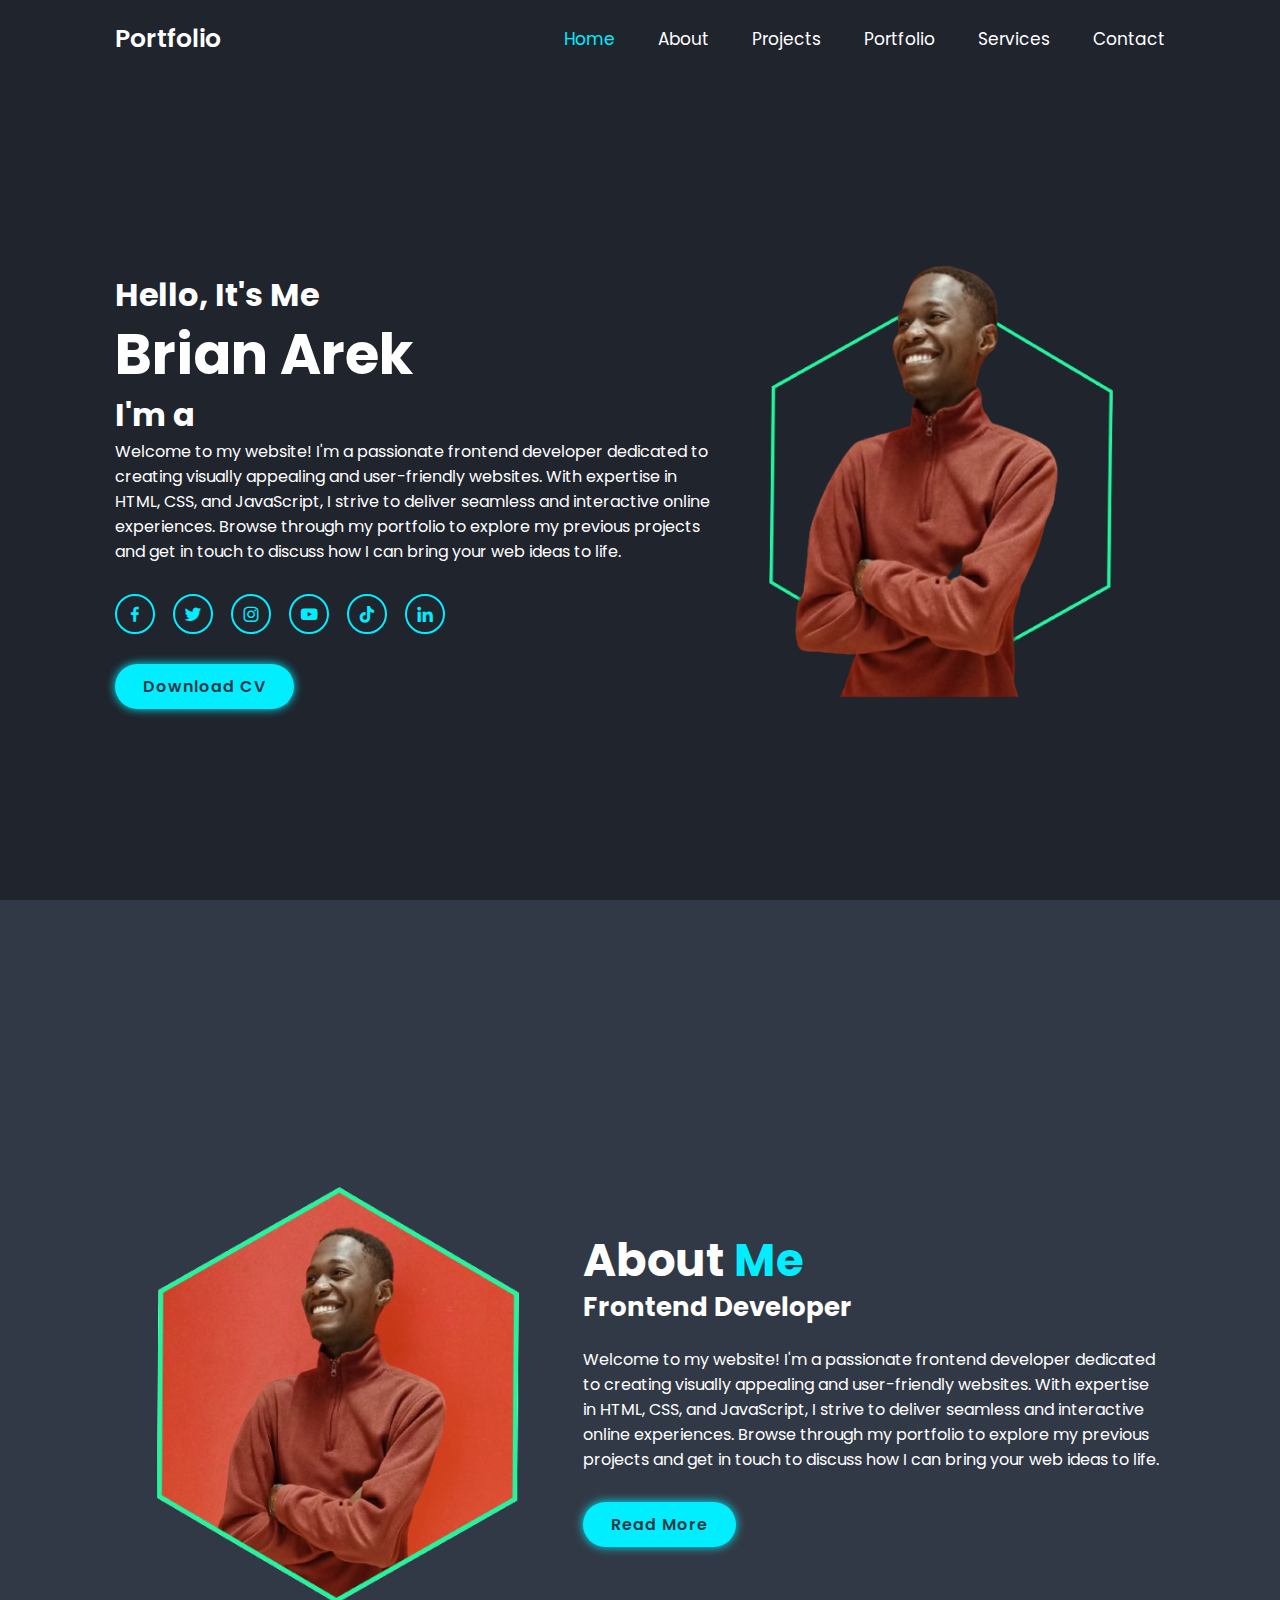
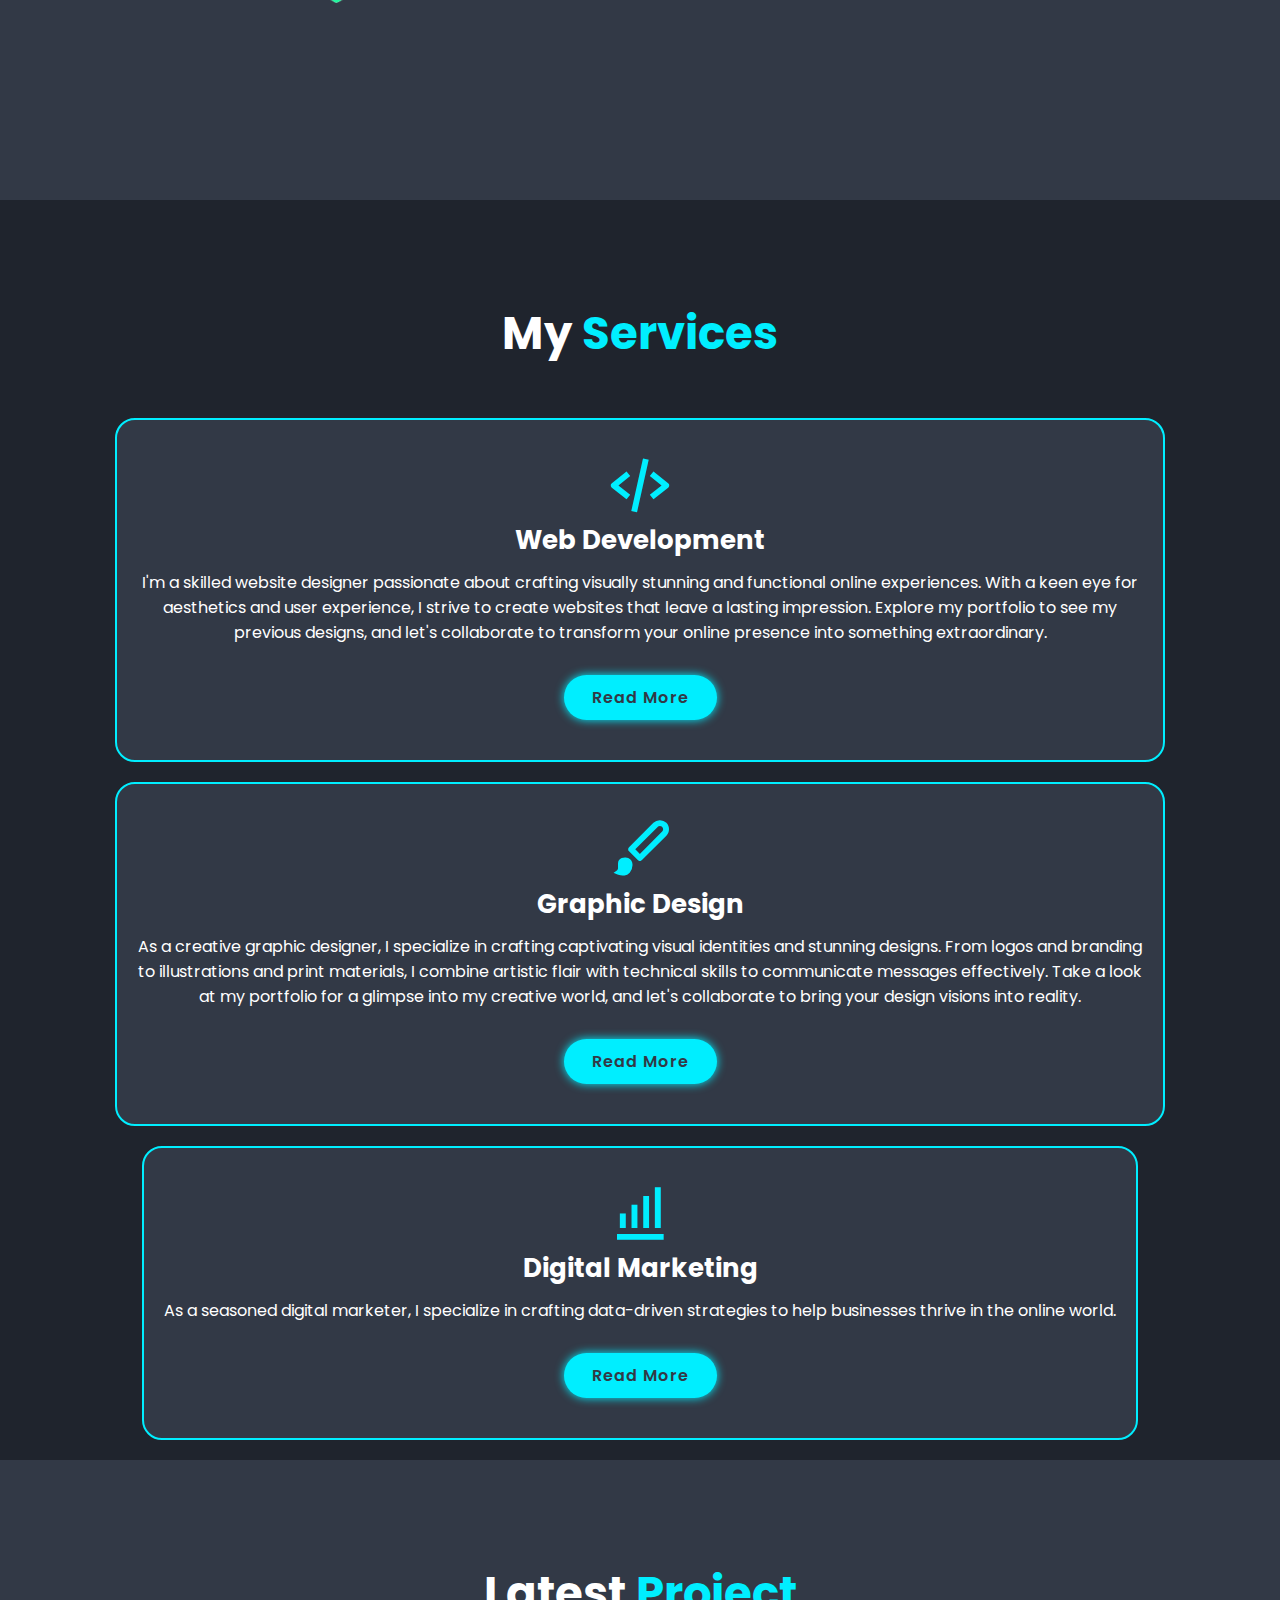
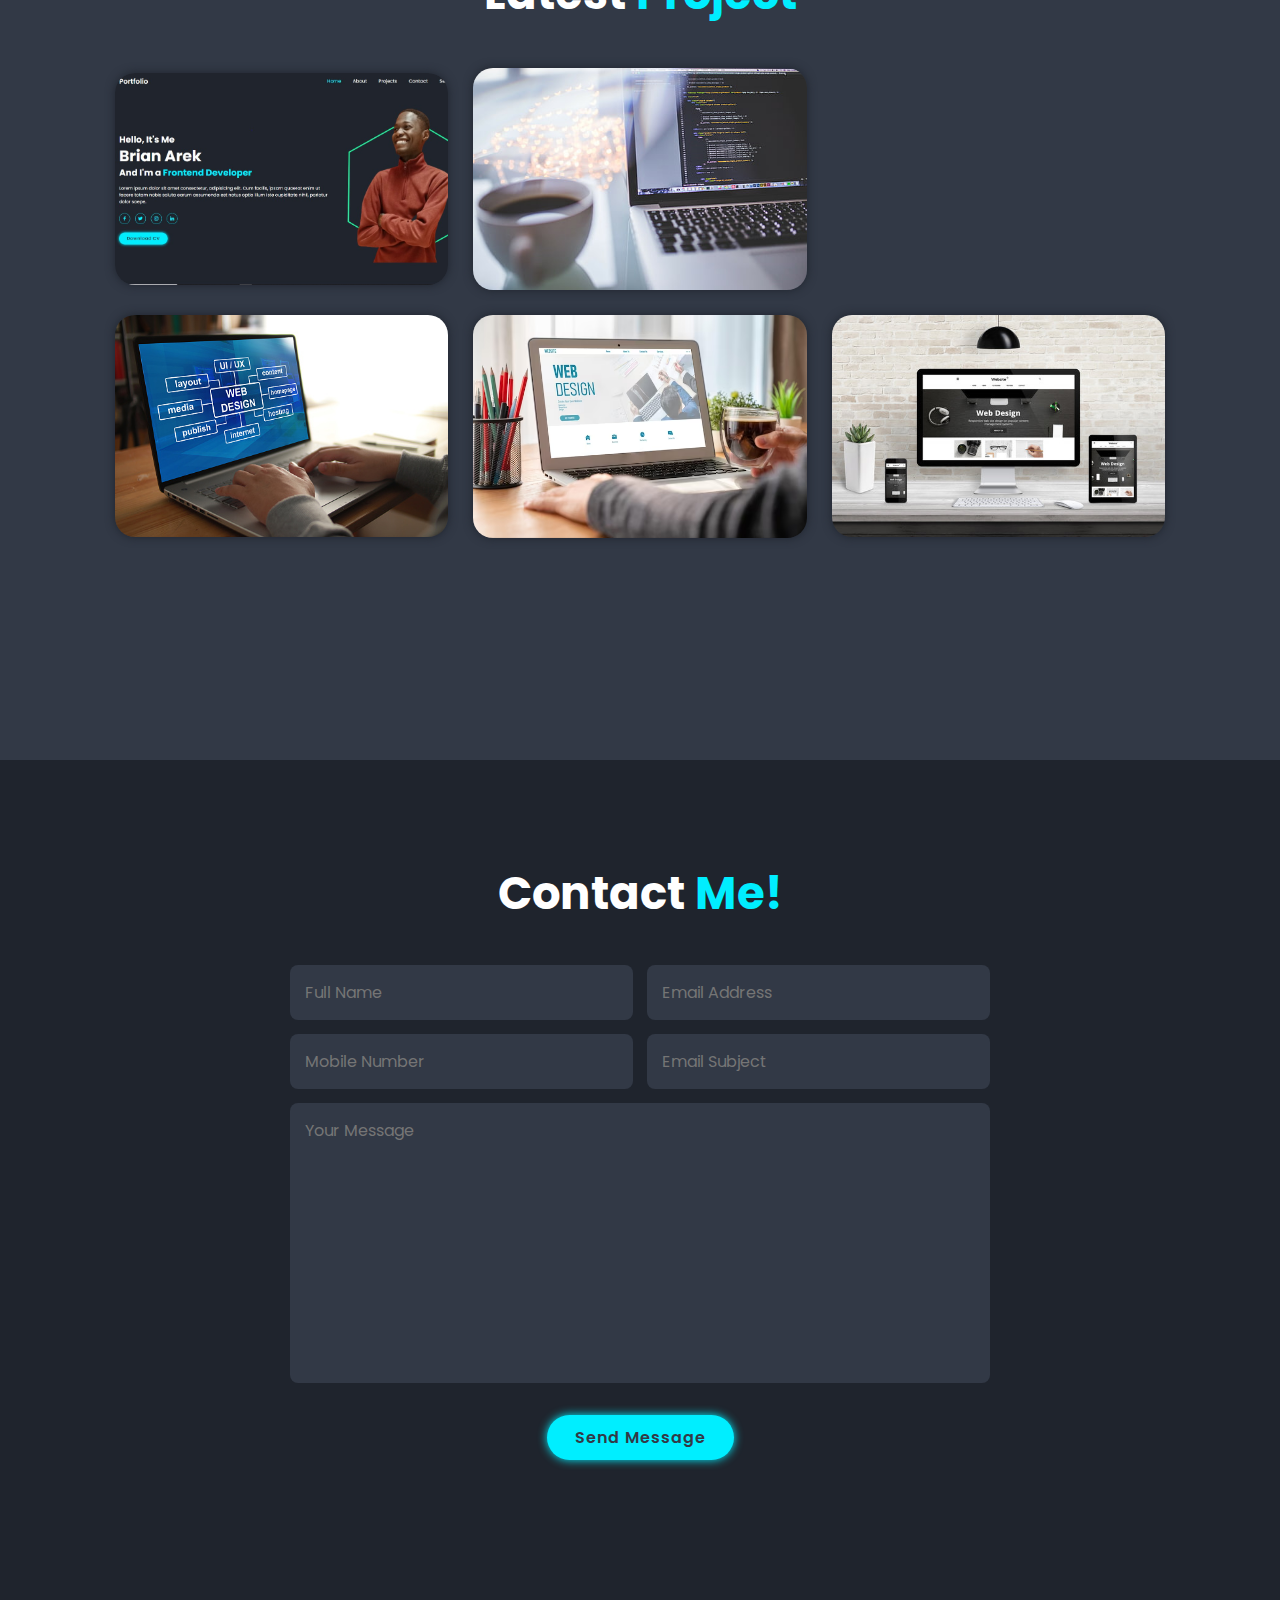
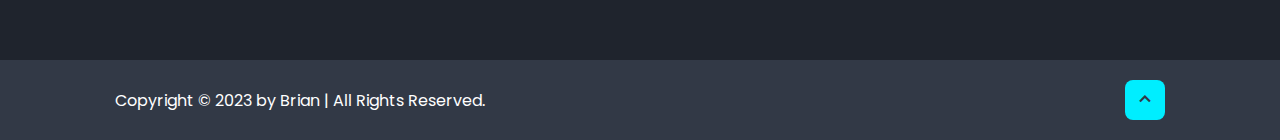
==== index.html @ d38e57a8 "index.html" ====
<!DOCTYPE html>
<html>
  <head>
    <title>My Portfolio | Brian Arek </title>
    <meta charset="UTF-8">
    <meta http-equiv="X-UA-Compatible" content="IE=edge">
    <meta name="viewport" content="width=device-width, initial-scale=1.0">
    <!--box icons-->
    <link href='https://unpkg.com/boxicons@2.1.4/css/boxicons.min.css' rel='stylesheet'>
    <!--Custom css-->
    <link rel="stylesheet" href="css/all.css">
  </head>
  <body>
      <!--Header design-->
    <header class="header">
      <a href="#" class="logo">Portfolio</a>
      <i class='bx bx-menu' id="menu-icon"></i>
      <nav class="navbar">
         <a href="#home" class="active">Home</a>
         <a href="#about">About</a>
         <a href="#portfolio">Projects</a>
         <a href="#portfolio">Portfolio</a>
         <a href="#services">Services</a>
         <a href="#contact">Contact</a>
      </nav>
    </header>
    <!--home section design--> 
    <section class="home" id="home">
      <div class="home-content">
        <h3>Hello, It's Me</h3>
        <h1>Brian Arek</h1>
        <div class="container">
           <h3>I'm a <span class="auto-type"></span></h3>
           </div>
           <script src="https://unpkg.com/typed.js@2.0.16/dist/typed.umd.js"></script>

           <script>
            var typed = new Typed(".auto-type",{
              strings: ["Frontend Developer", "Graphics Designer", "Youtuber", "Student", "Website Developer"],
              typeSpeed: 100,
              backSpeed: 80,
              loop: true
            })
           </script>
        <p>Welcome to my website! I'm a passionate frontend developer dedicated to creating visually appealing and user-friendly websites. With expertise in HTML, CSS, and JavaScript, I strive to deliver seamless and interactive online experiences. Browse through my portfolio to explore my previous projects and get in touch to discuss how I can bring your web ideas to life.
        </p>
        <div class="social-media">
          <a href="https://www.facebook.com/AREKBRIA"><i class='bx bxl-facebook'></i></a>         
          <a href="https://www.twitter.com/BrianArek_ke/"><i class='bx bxl-twitter'></i></a>         
          <a href="https://www.instagram.com/brianarek_ke/"><i class='bx bxl-instagram'></i></a>         
          <a href="https://www.youtube.com/@creative254tv"><i class='bx bxl-youtube'></i></a>         
          <a href="https://www.tiktok.com/@creative254_media?_t=8cc3KyZsY45&_r=1"><i class='bx bxl-tiktok'></i></a>         
          <a href="https://www.linkedin.com/in/brian-arek-9915b2244?trk=contact-info"><i class='bx bxl-linkedin'></i></a>         
          
        </div>
        <a href="my cv.pdf" download class="btn">Download CV</a>
      </div>
      <div class="home-img">
        <img src="images/Home.png" alt="">
      </div>
    </section>
    <!--about section design-->
    <section class="about" id="about">
      <div class="about-img">
        <img src="images/about.png" alt="">
      </div>
      <div class="about-content">
        <h2 class="heading">About <span>Me</span></h2>
        <h3>Frontend Developer</h3>
        <p>Welcome to my website! I'm a passionate frontend developer dedicated to creating visually appealing and user-friendly websites. With expertise in HTML, CSS, and JavaScript, I strive to deliver seamless and interactive online experiences. Browse through my portfolio to explore my previous projects and get in touch to discuss how I can bring your web ideas to life.</p>
        <a href="multiple.html" class="btn">Read More</a>
      </div>
      </section>
      <!--Services section design-->
      <section class="services" id="services">
        <h2 class="heading">My <span>Services</span></h2>
        <div class="services-container">
         <div class="services-box">
          <i class='bx bx-code-alt'></i>
          <h3>Web Development</h3>
          <p>I'm a skilled website designer passionate about crafting visually stunning and functional online experiences. With a keen eye for aesthetics and user experience, I strive to create websites that leave a lasting impression. Explore my portfolio to see my previous designs, and let's collaborate to transform your online presence into something extraordinary.</p>
          <a href="multiple.html" class="btn">Read More</a>          
        </div>
        <div class="services-container">
          <div class="services-box">
            <i class='bx bxs-paint'></i>
           <h3>Graphic Design</h3>
           <p>As a creative graphic designer, I specialize in crafting captivating visual identities and stunning designs. From logos and branding to illustrations and print materials, I combine artistic flair with technical skills to communicate messages effectively. Take a look at my portfolio for a glimpse into my creative world, and let's collaborate to bring your design visions into reality.</p>
           <a href="#" class="btn">Read More</a>          
         </div>
         <div class="services-container">
          <div class="services-box">
            <i class='bx bx-bar-chart-alt'></i>
           <h3>Digital Marketing</h3>
           <p>As a seasoned digital marketer, I specialize in crafting data-driven strategies to help businesses thrive in the online world.</p>
           <a href="#" class="btn">Read More</a>          
         </div>
        </div>
      </section>
      <!--portfolio section design-->
      <section class="portfolio" id="portfolio">
        <h2 class="heading">Latest <span>Project</span></h2>
        <div class="portfolio-container">
          <div class="portfolio-box">
            <img src="images/portfolio1.jpg" alt="">
            <div class="portfolio-layer">
              <h4>Web Design</h4>
              <p>A detailed description of my portfolio.</p>
              <a href="#"><i class='bx bx-link-external'></i></a>
            </div>
          </div>

          <div class="portfolio-box">
            <img src="images/portfolio2.jpg" alt="">
            <div class="portfolio-layer">
              <h4>Web Design</h4>
              <p>Are you looking to enhance your online presence and gain full control over your website? Look no further.</p>
              <a href="#"><i class='bx bx-link-external'></i></a>
            </div>
          </div>

          <div class="portfolio-box">
            <img src="images/graphics.jpg" alt="">
            <div class="portfolio-layer">
              <h4>Graphic Design</h4>
              <p>I am a Graphics Designer, who is capable of designing posters with Photoshop </p>
              <a href="#"><i class='bx bx-link-external'></i></a>
            </div>
          </div>

          <div class="portfolio-box">
            <img src="images/portfolio4.jpg" alt="">
            <div class="portfolio-layer">
              <h4>Web Design</h4>
              <p>I am dedicated to sharing and guiding you through the process of building and maintaining your own website.</p>
              <a href="#"><i class='bx bx-link-external'></i></a>
            </div>
          </div>

          <div class="portfolio-box">
            <img src="images/portfolio5.jpg" alt="">
            <div class="portfolio-layer">
              <h4>Web Design</h4>
              <p>I offer regular updates and security patches to content creation and performance optimization, I got you covered. </p>
              <a href="#"><i class='bx bx-link-external'></i></a>
            </div>
          </div>

          <div class="portfolio-box">
            <img src="images/portfolio6.jpg" alt="">
            <div class="portfolio-layer">
              <h4>Web Design</h4>
              <p>I empower individuals to take control of their online presence and master the art of website management.</p>
              <a href="#"><i class='bx bx-link-external'></i></a>
            </div>
          </div>
        </div>
      </section>
      <!--contact section design-->
      <section class="contact" id="contact">
        <h2 class="heading">Contact <span>Me!</span></h2>
        <form id="contact_form" action="mailto:arekbrianprince@gmail.com" method="post" enctype="text/plain">
          <div class="input-box">
            <input type="text" name="Full name" id="name" placeholder="Full Name" required>
            <input type="email" name="Email" id="email" placeholder="Email Address" required>
          </div>
          <div class="input-box">
            <input type="tel" name="Phone" id="phone" placeholder="Mobile Number" required>
            <input type="text" name="Subject" id="subject" placeholder="Email Subject">
          </div>
          <textarea name="Message" cols="30" rows="10" id="message" placeholder="Your Message" required></textarea>
          <input type="submit" id="SubmitButton" value="Send Message" class="btn">
        </form>
        <p id="output"> </p>
      </section>
      
      <!--footer design-->
      <footer class="footer">
        <div class="footer-text">
          <p>Copyright &copy; 2023 by Brian | All Rights Reserved.</p>
        </div>
        <div class="footer-iconTop">
          <a href="#home"><i class='bx bx-chevron-up'></i></a>

        </div>
      </footer>

      <!--scroll reveal-->
      <script src="https://unpkg.com/scrollreveal"></script>

      <!--typed js-->
      <script src="https://unpkg.com/typed.js@2.0.16/dist/typed.umd.js"></script>
      
      <!--custom js-->
      <script src="js/script.js"></script>
  </body>
</html>
---- css/all.css ----
@import url('https://fonts.googleapis.com/css2?family=Poppins:wght@300;400;500;600;700;800;900&display=swap'); 
*{
  margin: 0;
  padding: 0;
  box-sizing: border-box;
  text-decoration: none;
  border: none;
  outline: none;
  scroll-behavior: smooth;
  font-family: 'Poppins', sans-serif;
}

:root {
  --bg-color:#1f242d;
  --second-bg-color:#323946;
  --text-color:#fff;
  --main-color:#0ef;
}
html {
  font-size: 62.5%;
  overflow-x: hidden;
}
body {
  background: var(--bg-color);
  color: var(--text-color);
}
section {
  min-height: 100vh;
  padding: 10rem 9% 2rem;
}
.header {
  position: fixed;
  top: 0;
  left: 0;
  width: 100%;
  padding: 2rem 9%;
  background: var(--bg-color);
  display: flex;
  justify-content: space-between;
  align-items: center;
  z-index: 100;
}

.header.sticky {
  border-bottom: .1rem solid rgba(0, 0, 0, .2);
}
.logo {
  font-size: 2.5rem;
  color: var(--text-color);
  font-weight: 600;
  cursor: default;
}
.navbar a {
  font-size: 1.7rem;
  color: var(--text-color);
  margin-left: 4rem;
  transition: .3s;
}
.navbar a:hover, 
.navbar a.active {
  color: var(--main-color);
}
#menu-icon {
  font-size: 3.6rem;
  color: var(--text-color);
  display: none ;
}
.home {
  display: flex;
  justify-content: center;
  align-items: center;
}
.home-img img {
  width: 35vw;
  animation: floatImage 4s ease-in-out infinite ;
}

@keyframes floatImage {
  0% {
    transform: translateY(0);
  }
  50% {
    transform: translateY(-2.4rem);
  }
  100% {
    transform: translateY(0);
  }
}
.home-content h3 {
  font-size: 3.2rem;
  font-weight: 700 ;
}
.home-content h3:nth-of-type(2){
  margin-bottom: 2rem;
}
span {
  color: var(--main-color);
}

.home-content h1 {
  font-size: 5.6rem;
  font-weight: 700;
  line-height: 1.3;
}
.home-content p {
  font-size: 1.6rem;
}
.social-media a {
  display: inline-flex;
  justify-content: center;
  align-items: center;
  width: 4rem;
  height: 4rem;
  background: transparent;
  border: .2rem solid var(--main-color);
  border-radius: 50%;
  font-size: 2rem;
  color: var(--main-color);
  margin: 3rem 1.5rem 3rem 0;
  transition: 2s ease;
}

.social-media a:hover {
  background: var(--main-color);
  color: var(--second-bg-color);
  box-shadow: 0 0 1rem var(--main-color);
}
.btn {
  display: inline-block;
  padding: 1rem 2.8rem;
  background: var(--main-color);
  border-radius: 4rem;
  box-shadow: 0 0 1rem var(--main-color);
  font-size: 1.6rem;
  color: var(--second-bg-color);
  letter-spacing: .1rem;
  font-weight: 600;
  transition: 2s ease;
}
.btn:hover {
  box-shadow: none;
}
.about {
  display: flex;
  justify-content: center;
  align-items: center;
  gap: 2rem;
  background: var(--second-bg-color);
}
.about-img img {
  width: 35vw;
}
.heading {
  text-align: center;
  font-size: 4.5rem;
}
.about-content h2{
  text-align: left;
  line-height: 1.2;
}
.about-content h3 {
  font-size: 2.6rem;
}
.about-content p {
  font-size: 1.6rem;
  margin: 2rem 0 3rem;
}
.services h2 {
  margin-bottom: 5rem;
}
.services-container {
 display: flex;
 justify-content: center;
 align-items: center;
 flex-wrap: wrap;
 gap: 2rem; 
}
.services-container .services-box {
  flex: 1 1 30rem;
  background: var(--second-bg-color);
  padding: 3rem 2rem 4rem;
  border-radius: 2rem;
  text-align: center;
  border: .2rem solid var(--main-color); 
 }
 .services-container .services-box:hover {
  border : var(--bg-color);
  transform: scale(1.02);
  transition: 5s ease;
 }
 .services-box i {
  font-size: 7rem;
  color: var(--main-color);
 }
 .services-box h3 {
  font-size: 2.6rem;
 }
 .services-box p {
  font-size: 1.6rem;
  margin: 1rem 0 3rem;
 }
 .portfolio {
  background: var(--second-bg-color);
 }
 .portfolio h2 {
  margin-bottom: 4rem;
 }
 .portfolio-container {
  display: grid;
  grid-template-columns: repeat(3, 1fr);
  align-items: center;
  gap: 2.5rem;
 }
 .portfolio-container .portfolio-box {
  position: relative;
  border-radius: 2rem;
  box-shadow: 0 0 1rem var(--bg-color);
  overflow: hidden;
  display: flex;
 }
 .portfolio-box img {
  width: 100%;
  transition: .5s ease;
 }
 .portfolio-box:hover img {
  transform: scale(1.1);
 }
 .portfolio-box .portfolio-layer {
  position: absolute;
  bottom: 0;
  left: 0;
  width: 100%;
  height: 100%;
  background: linear-gradient(rgba(0, 0, 0, .1), var(--main-color));
  display: flex;
  justify-content: center;
  align-items: center;
  flex-direction: column;
  text-align: center;
  padding: 0 4rem;
  transform: translateY(100%);
  transition: 5s ease;
 }
 .portfolio-box:hover .portfolio-layer {
  transform: translateY(0);
 }
 .portfolio-layer h4 {
  font-size: 3rem;
 }
.portfolio-layer p {
  font-size: 1.6rem;
  margin: .3rem 0 1rem;
}
.portfolio-layer a {
  display: inline-flex;
  justify-content: center;
  align-items: center;
  width: 5rem;
  height: 5rem;
  background: var(--text-color);
  border-radius: 50%;
}
.portfolio-layer a i {
  font-size: 2rem;
  color: var(--second-bg-color);
}

.contact h2 {
  margin-bottom: 3rem;
}

.contact form {
  max-width: 70rem;
  margin: 1rem auto;
  text-align: center;
  margin-bottom: 3rem;
}

.contact form .input-box {
  display: flex;
  justify-content: space-between;
  flex-wrap: wrap;
}

.contact form .input-box input,
.contact form textarea {
  width: 100%;
  padding: 1.5rem;
  font-size: 1.6rem;
  color: var(--text-color);
  background: var(--second-bg-color);
  border-radius: .8rem;
  margin: .7rem 0; 
}
.contact form .input-box input {
  width: 49%;
}
.contact form textarea {
  resize: none;
}
.contact form .btn {
  margin-top: 2rem;
  cursor: pointer;
}
.footer {
  display: flex;
  justify-content: space-between;
  align-items: center;
  flex-wrap: wrap;
  padding: 2rem 9%;
  background: var(--second-bg-color);
}

.footer-text p {
  font-size: 1.6rem;
}

.footer-iconTop a {
  display: inline-flex;
  justify-content: center;
  padding: .8rem;
  background: var(--main-color);
  border-radius: .8rem;
  transition: .5s ease;
}

.footer-iconTop a :hover {
  box-shadow: 0 0 1rem var(--main-color);
}

.footer-iconTop a i {
  font-size: 2.4rem;
  color: var(--second-bg-color);
}


/* BREAKPOINTS */
@media (max-width: 1200px){
  html {
    font-size: 55%;
  }
}

@media (max-width: 991px){
  .header {
    padding: 2rem 3%;
  }

  section {
    padding: 10rem 3% 2rem;
  }

 .services {
  padding-bottom: 7rem;
 } 

 .portfolio {
  padding-bottom: 7rem;
 }

 .contact {
  min-height: auto;
 }
  .footer {
    padding: 2rem 3%
  }
}

@media (max-width: 768px){
  #menu-icon {
    display: block;
  }

  .navbar {
    position: absolute;
    top: 100%;
    left: 0;
    width: 100%;
    padding: 1rem 3%;
    background: var(--bg-color);
    border-top: .1rem solid rgba(0, 0, 0, .2);
    box-shadow: 0 .5rem 1rem rgba(0, 0, 0, .2);
    display: none;
  }

  .navbar.active {
    display: block;
  }
 
  .navbar a {
    display: block;
    font-size: 2rem;
    margin: 3rem 0;
  }

  .home {
    flex-direction: column;
    }
  .home-content h3 {
    font-size: 2.6rem;
  }
  .home-content h1 {
   font-size: 5rem; 
  }

  .home-img img {
   width: 70vw;
   margin-top: 4rem; 
  }

  .about {
    flex-direction: column-reverse;
  }

  .about img {
    width: 70vw;
    margin-top: 4rem;
  }

  .services h2 {
    margin-bottom: 3rem;
  }

  .portfolio h2 {
    margin-bottom: 3rem;
  }

  .portfolio-container {
    grid-template-columns: repeat(2, 1fr);
  }
}
@media (max-width: 617px) {
  .portfolio-container {
    grid-template-columns: 1fr;
  }
}

@media (max-width: 450px) {
  html {
    font-size: 50%;
  }

  .contact form .input-box input {
    width: 100%;
  }
}

@media (max-width: 365px) {
  .home-img img {
    width: 90vw;
  }
  .about-img img {
    width: 90vw;
  }

  .footer {
    flex-direction: column-reverse;
  }

  .footer p {
    text-align: center;
    margin-top: 2rem;
  }
}

 .static-text {
  color: #fff;
  font-size: 60px;
  font-weight: normal;
 }
 .dynamic-text {
  margin-left: 1.3em;
  height: 90px;
  line-height: 90px;
  overflow: hidden;
 }

 .dynamic-text li {
  list-style: none;
  color: var(--main-color);
  font-size: 60px;
  font-weight: 500;
  position: relative;
  top: 0;
  animation: slide 12s steps(4) infinite;
 }

 @keyframes slide {
 100%{
  top: -360px;
 }
 }

 .dynamic-text li span {
  position: relative;
  margin: 5px;
  line-height: 80px;
 }

 .dynamic-text li span ::after{
  content: "";
  position: absolute;
  left: 0;
  height: 100%;
  width: 100%;
  background-color: var(--bg-color);
  border-left: 5px solid var(--main-color);
  animation: typing 3s steps(10) infinite;
 }

 @keyframes typing{
  40%, 60%{
    left: calc(100% + 30px);
  }
  100%{
    left: 0;
  }
 }

 .container{
  display: flex;
  margin: 0;
  padding: 0;
  box-sizing: border-box ;
 }
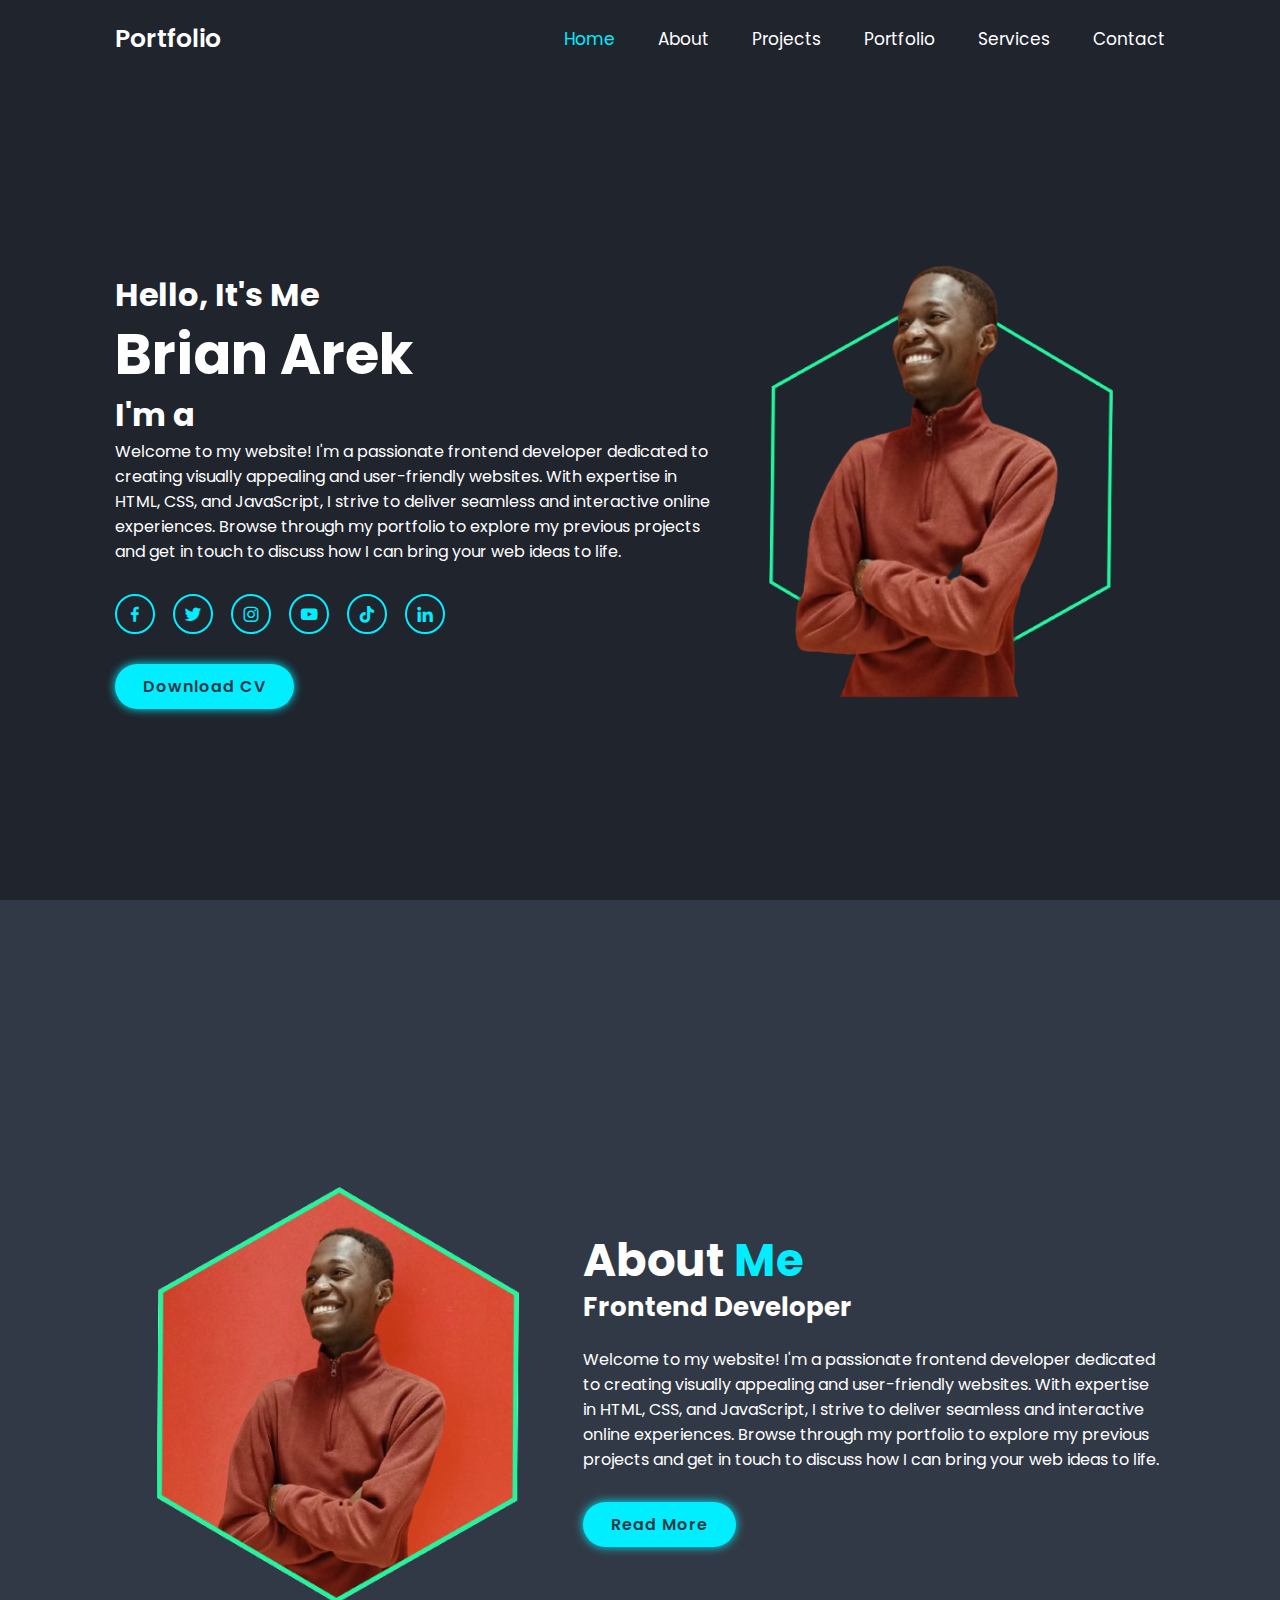
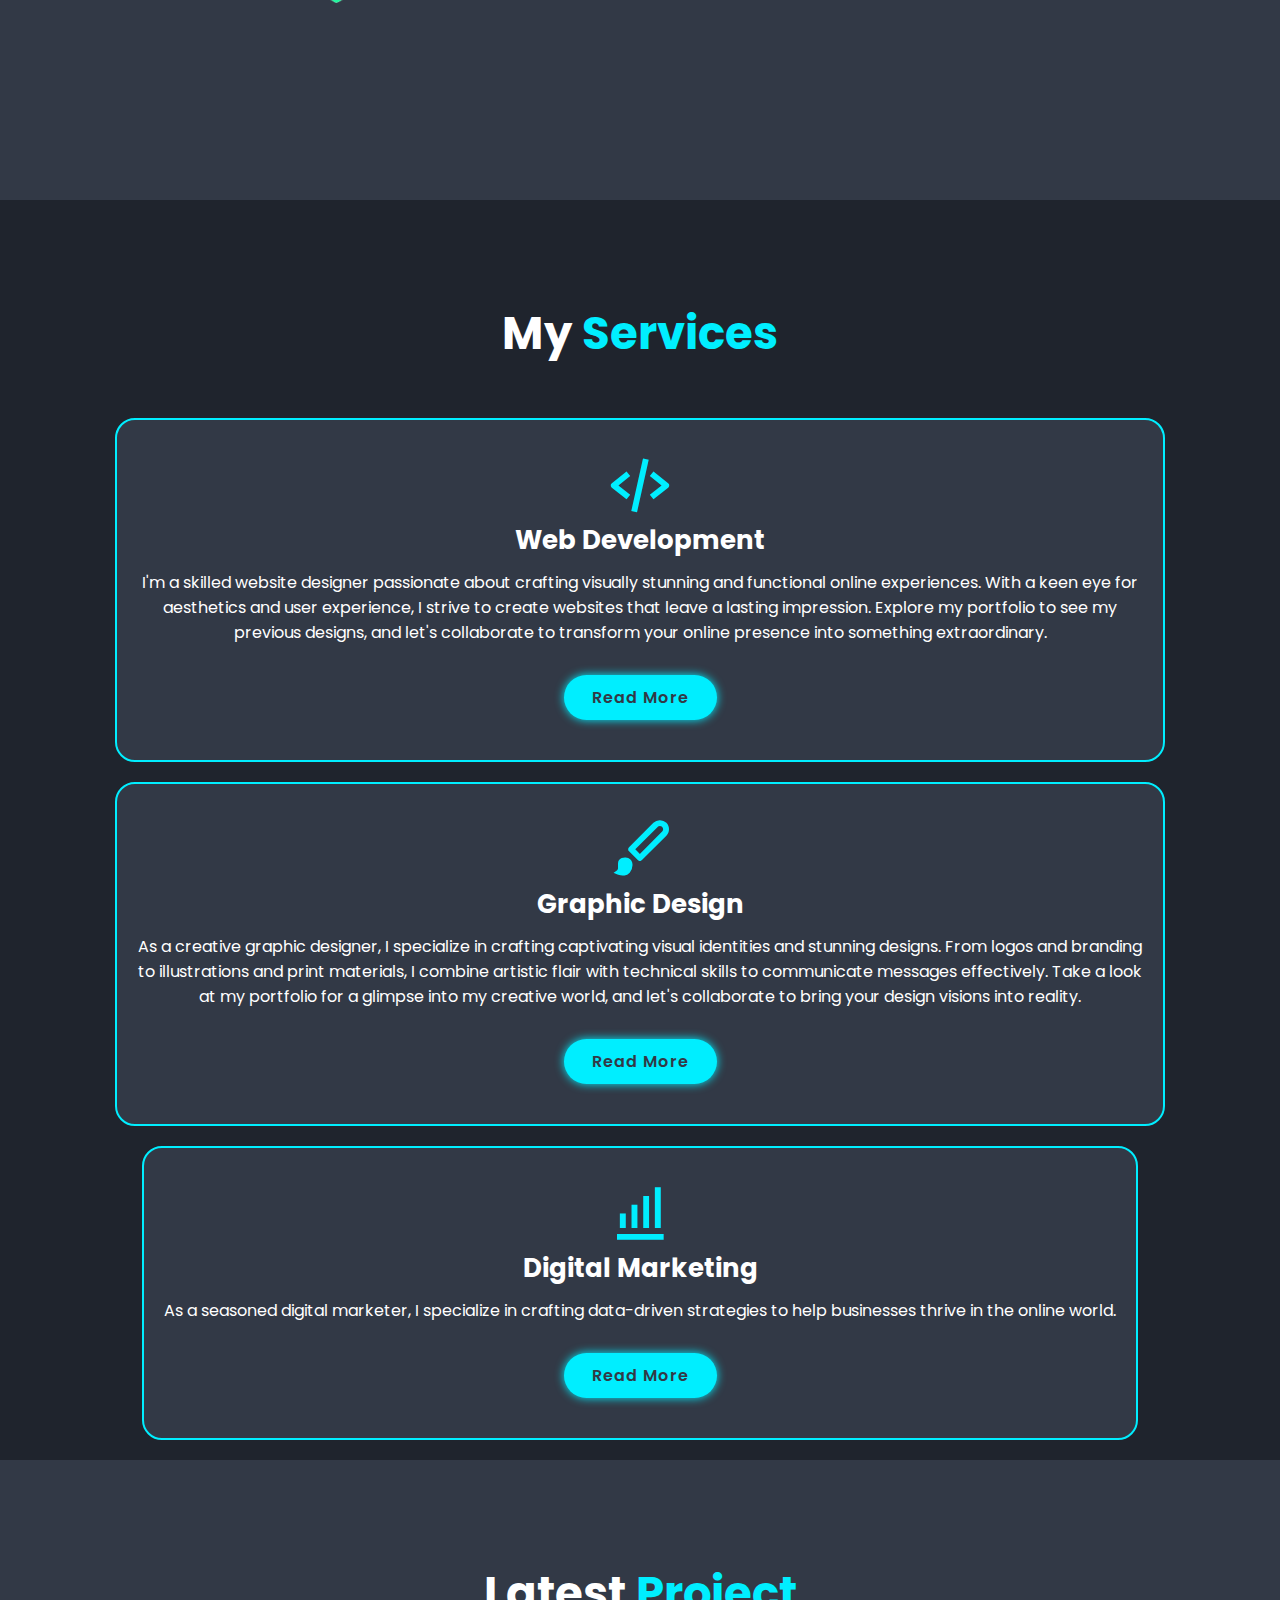
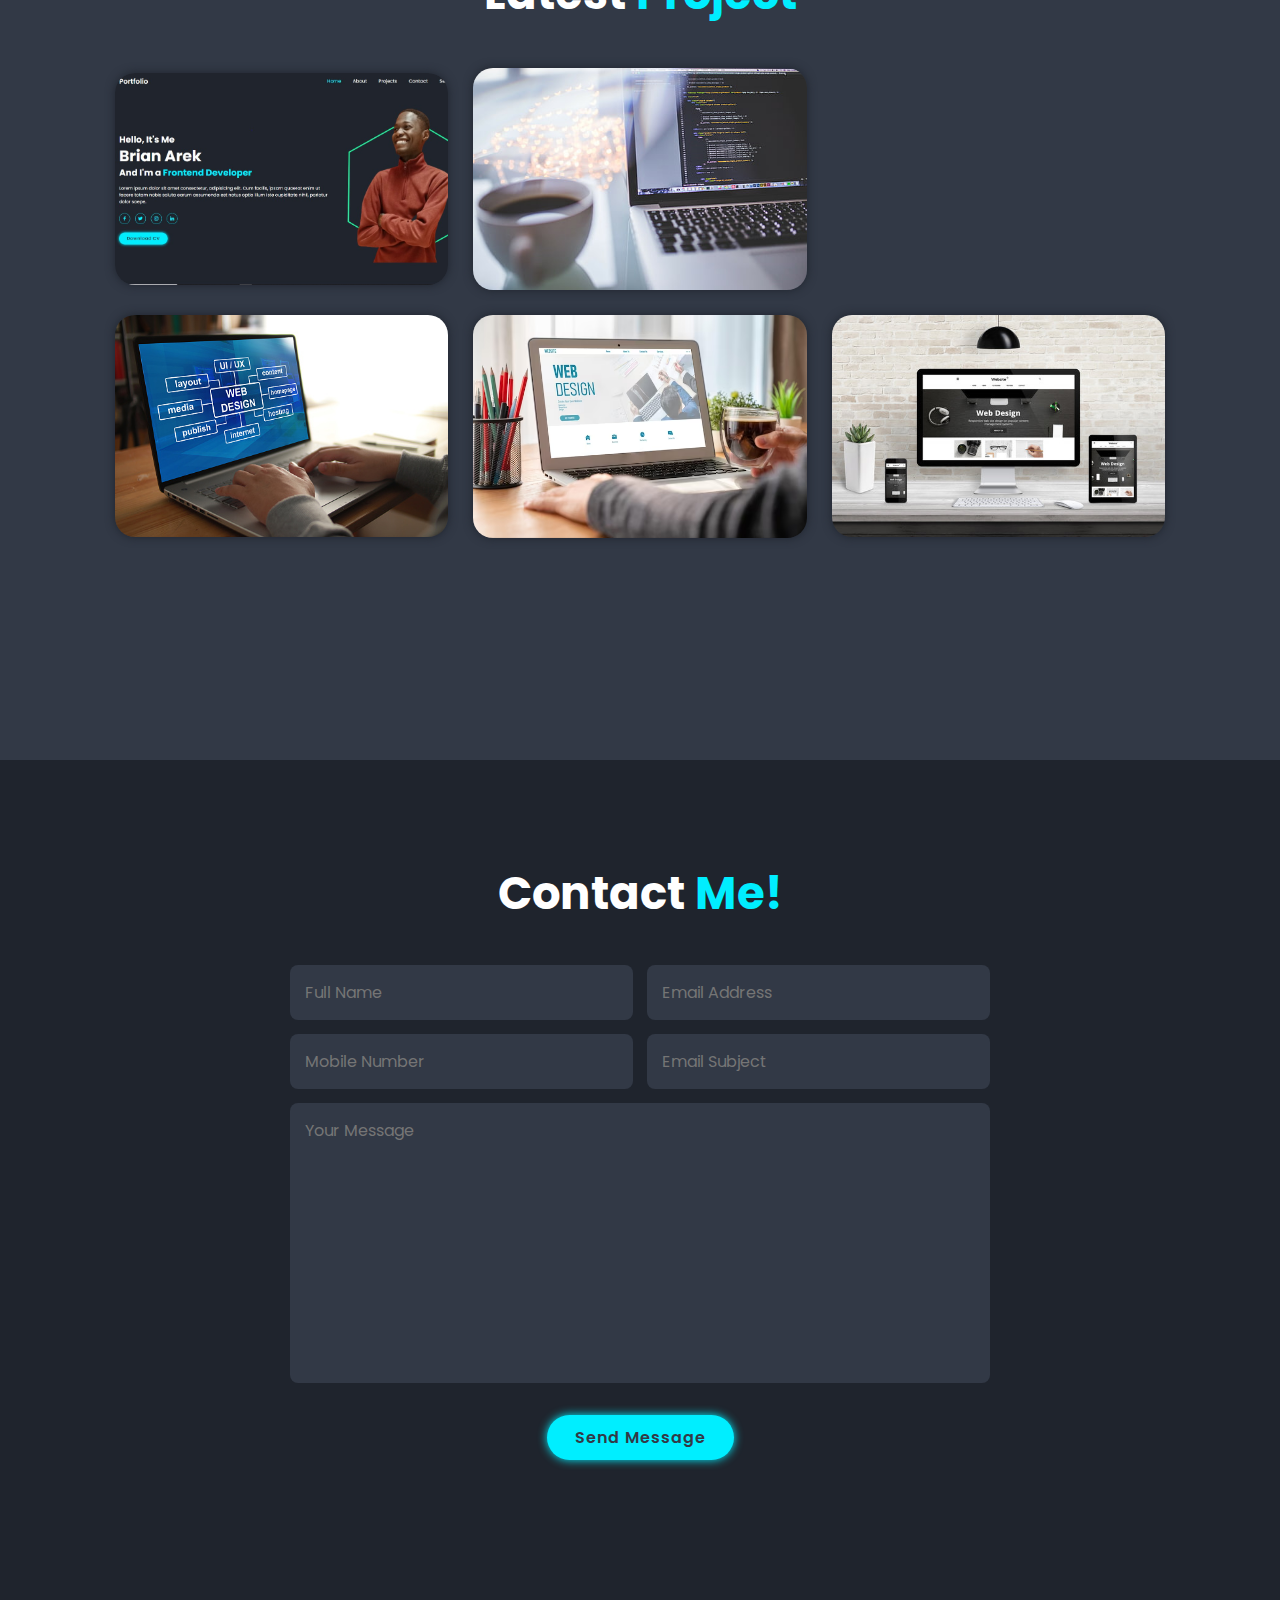
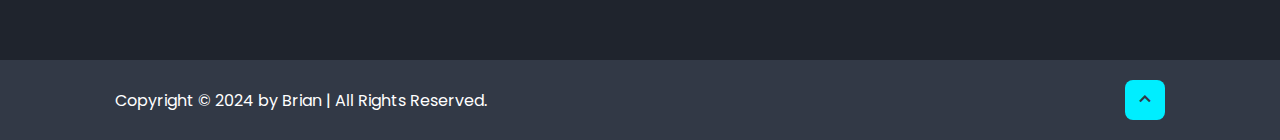
==== commit ce0fddea: "m - index.html" ====
--- a/index.html
+++ b/index.html
@@ -177,7 +177,7 @@
       <!--footer design-->
       <footer class="footer">
         <div class="footer-text">
-          <p>Copyright &copy; 2023 by Brian | All Rights Reserved.</p>
+          <p>Copyright &copy; 2024 by Brian | All Rights Reserved.</p>
         </div>
         <div class="footer-iconTop">
           <a href="#home"><i class='bx bx-chevron-up'></i></a>
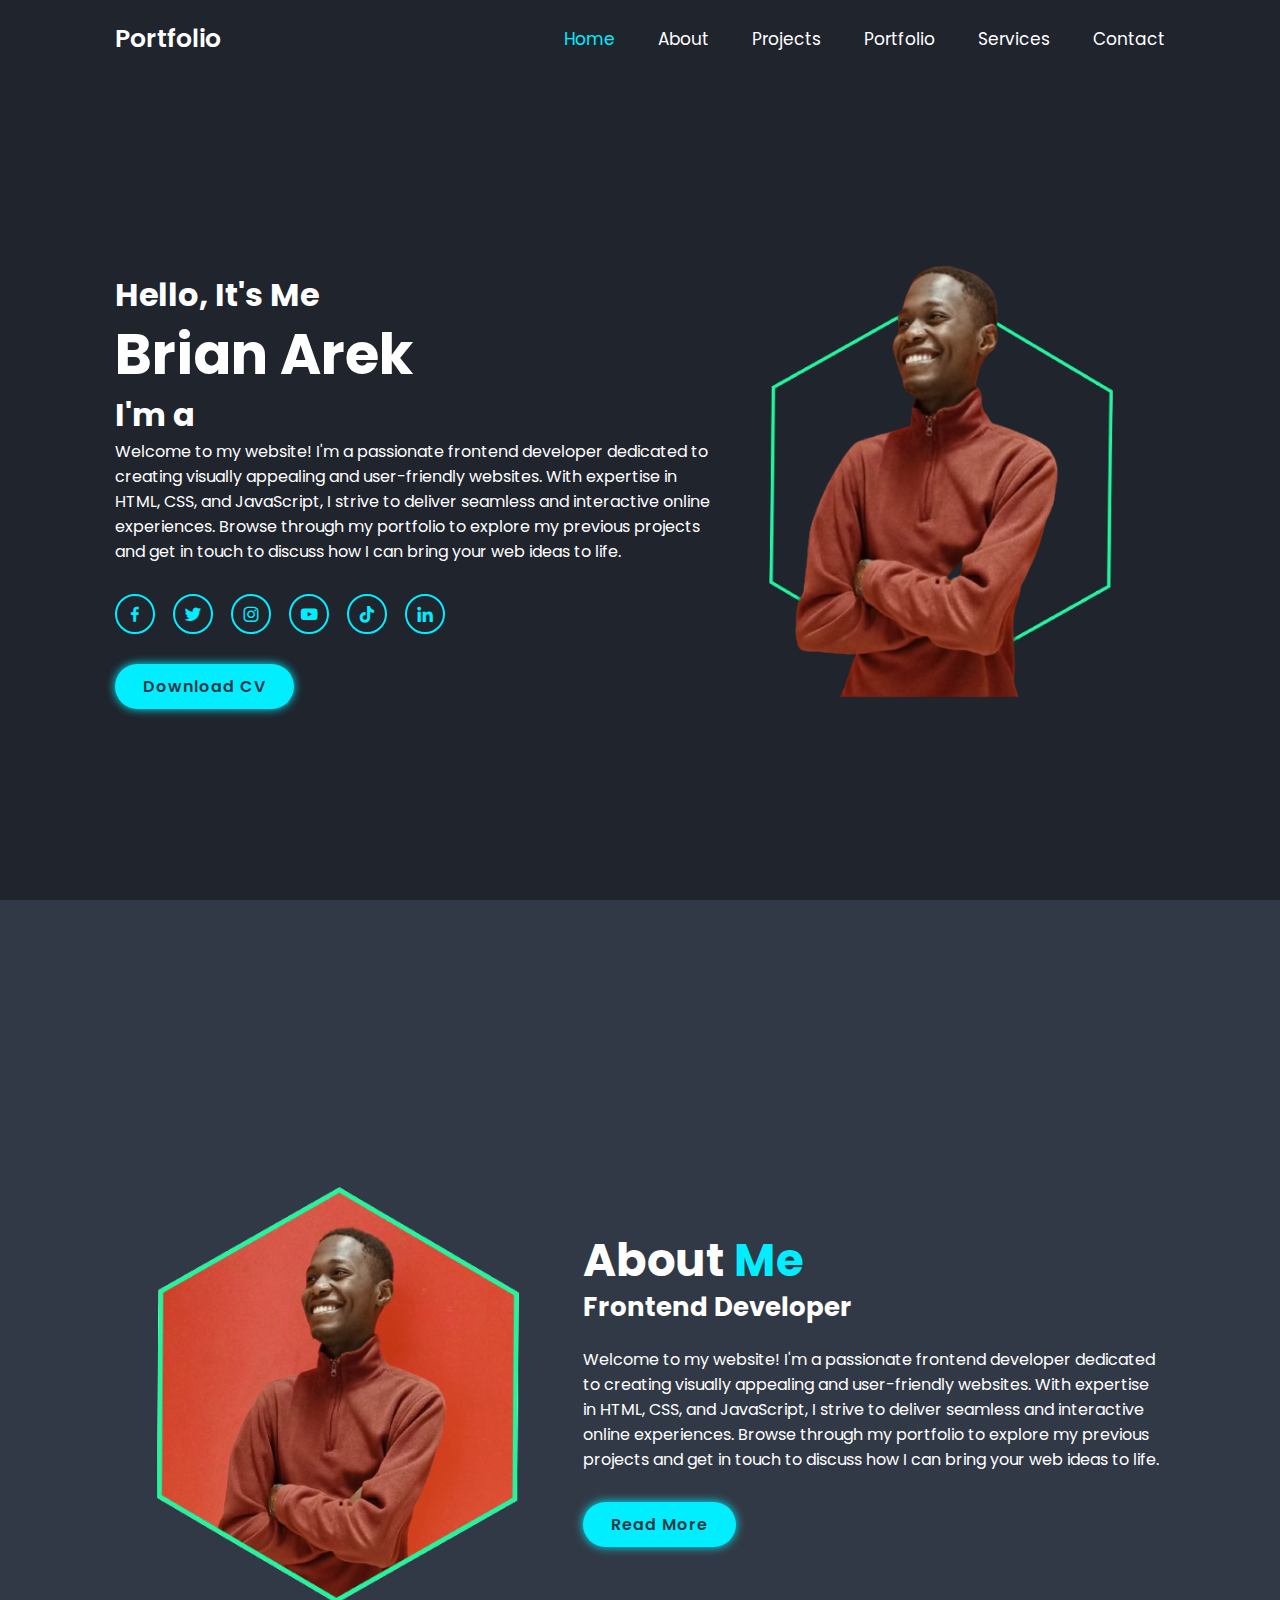
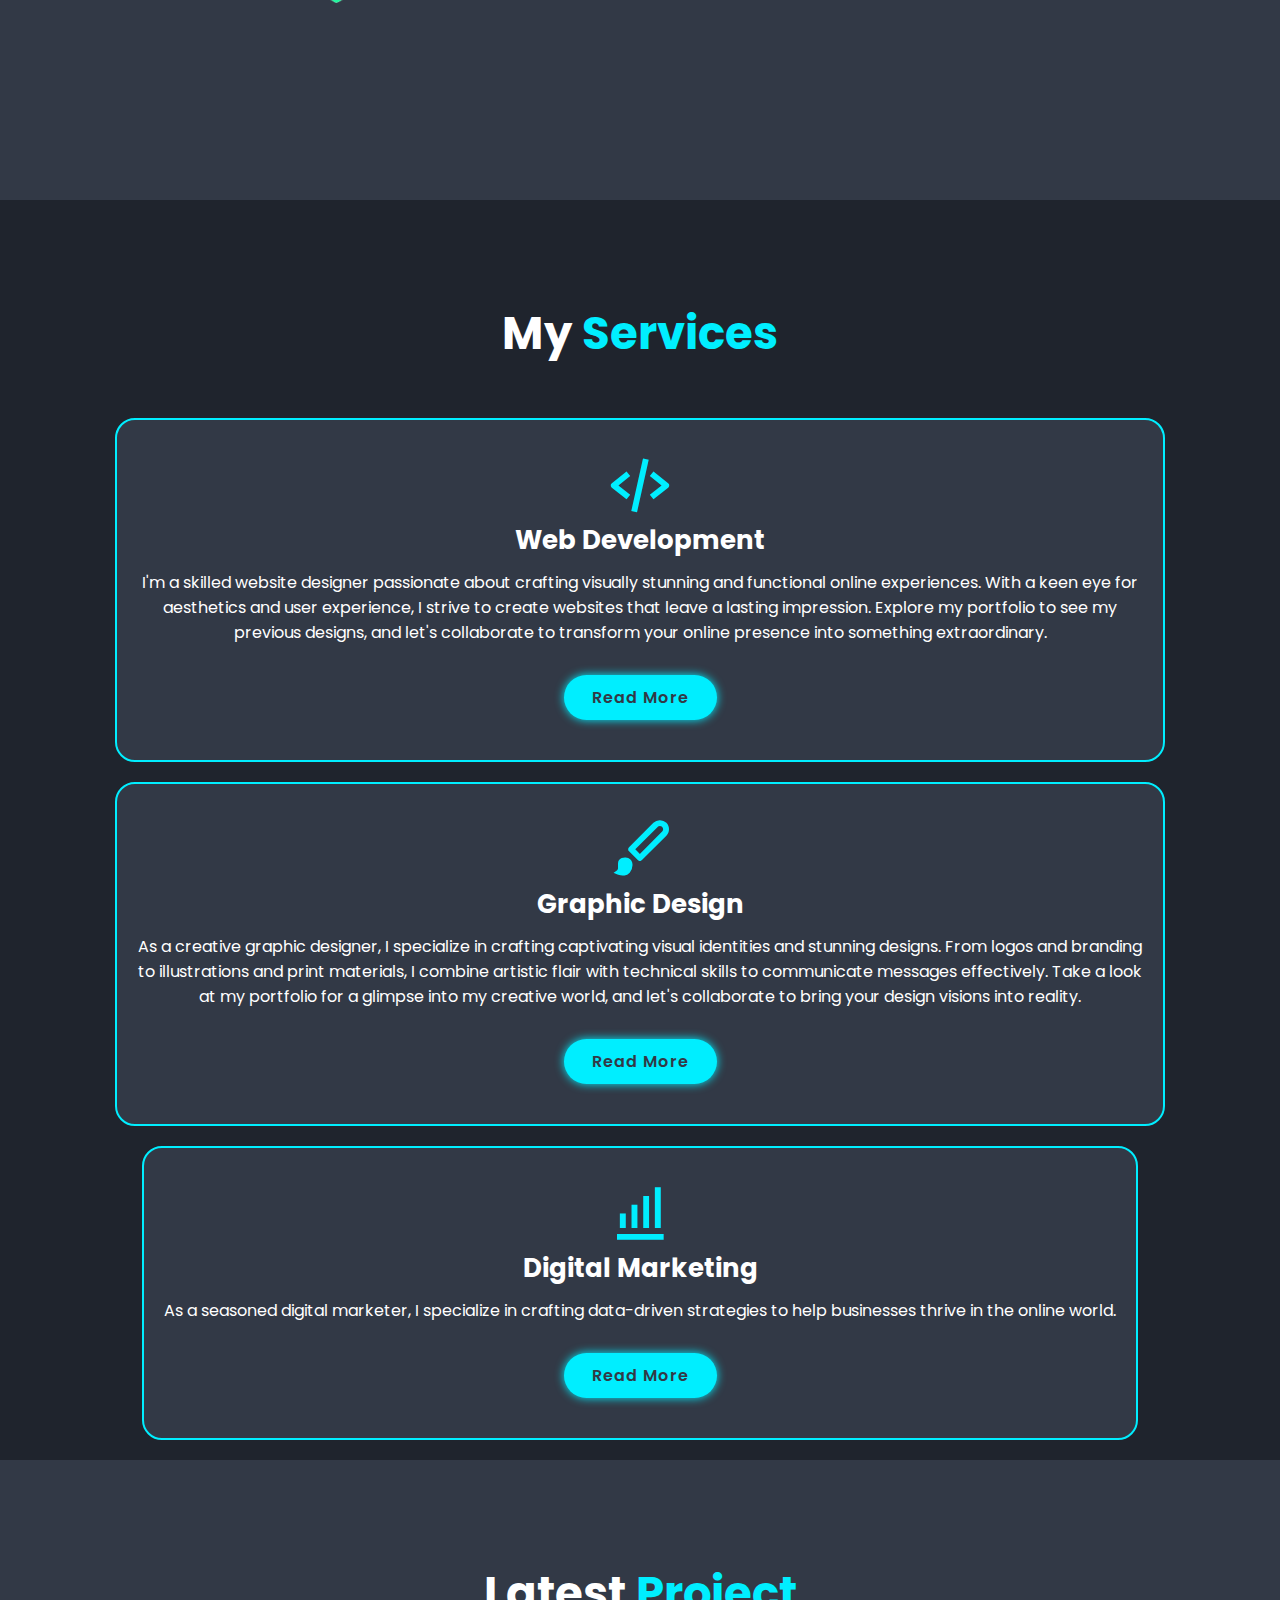
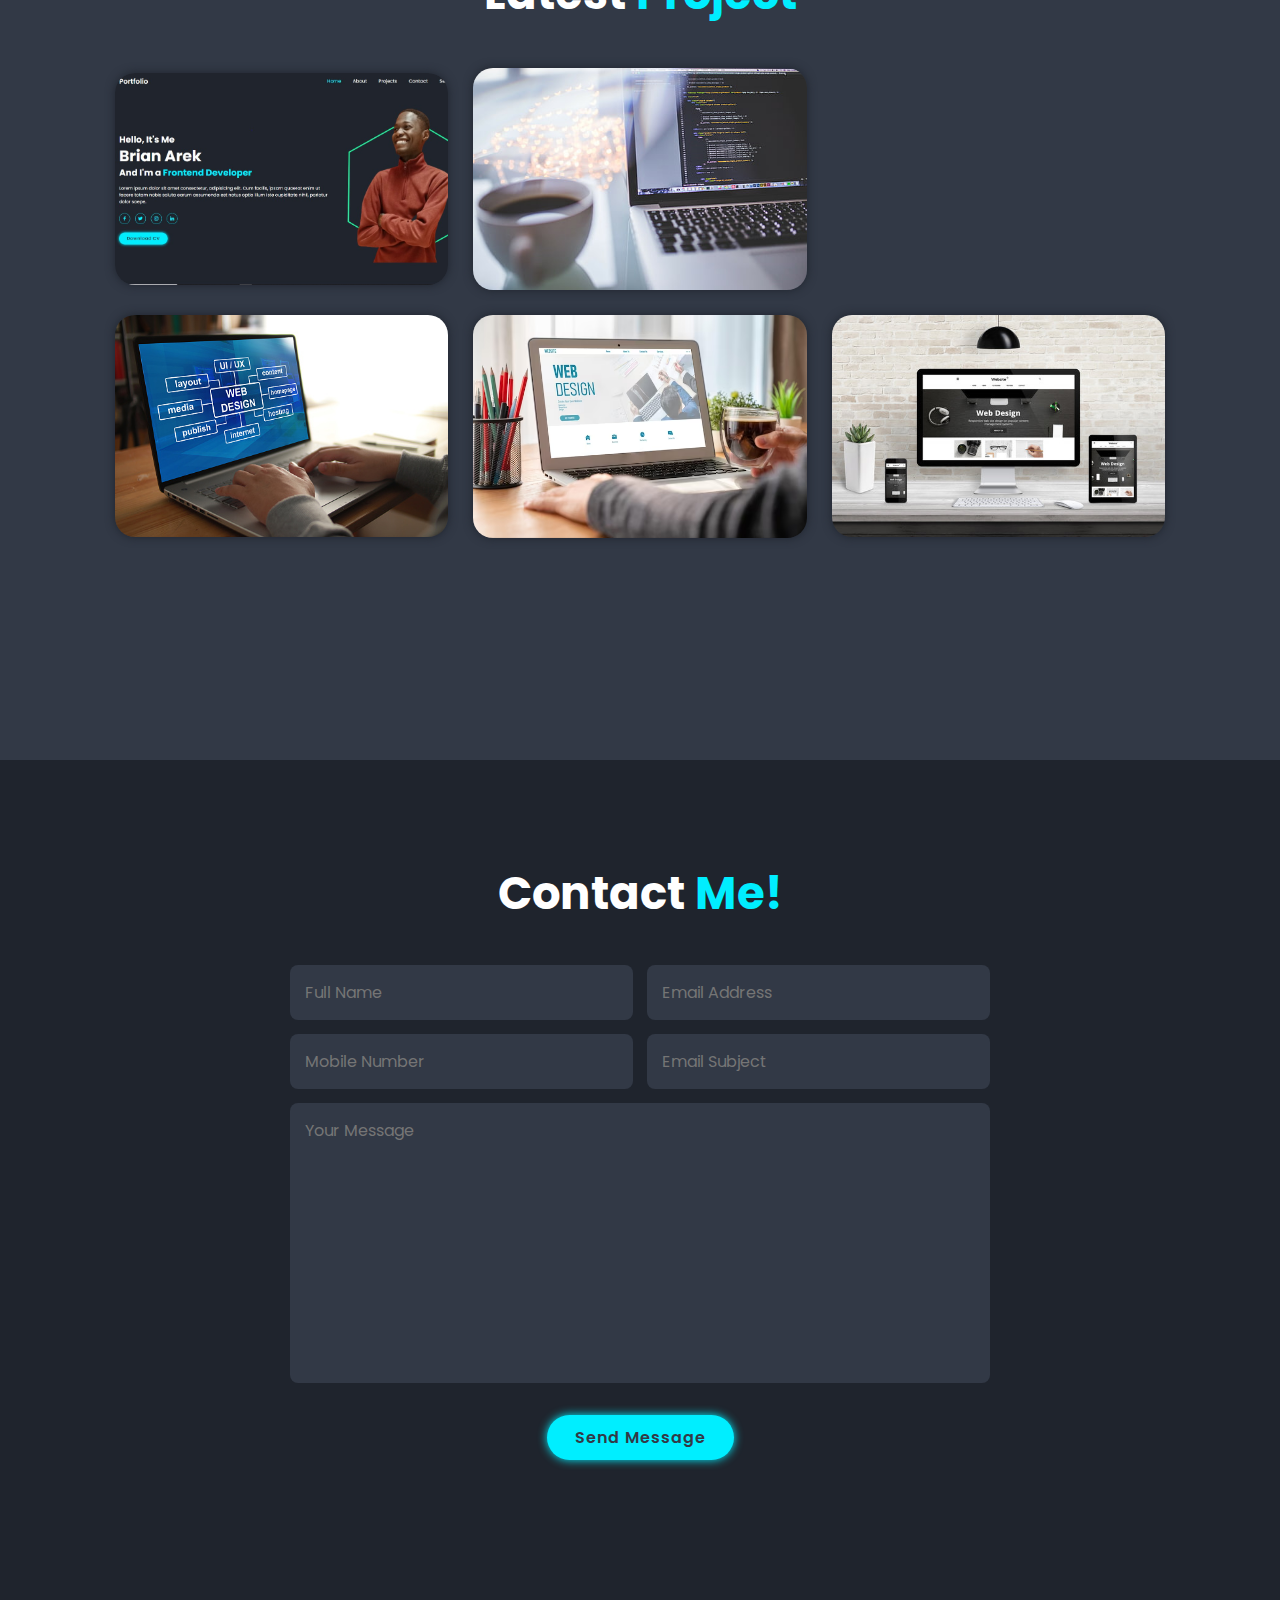
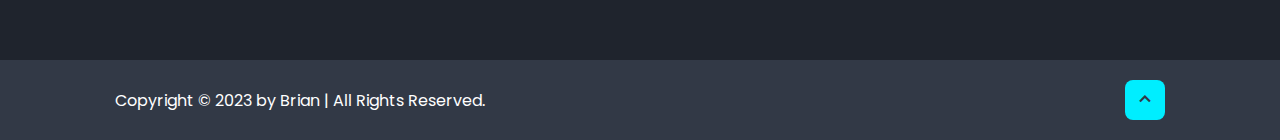
==== commit 705d6053: "m -index.html" ====
--- a/index.html
+++ b/index.html
@@ -177,7 +177,7 @@
       <!--footer design-->
       <footer class="footer">
         <div class="footer-text">
-          <p>Copyright &copy; 2024 by Brian | All Rights Reserved.</p>
+          <p>Copyright &copy; 2023 by Brian | All Rights Reserved.</p>
         </div>
         <div class="footer-iconTop">
           <a href="#home"><i class='bx bx-chevron-up'></i></a>
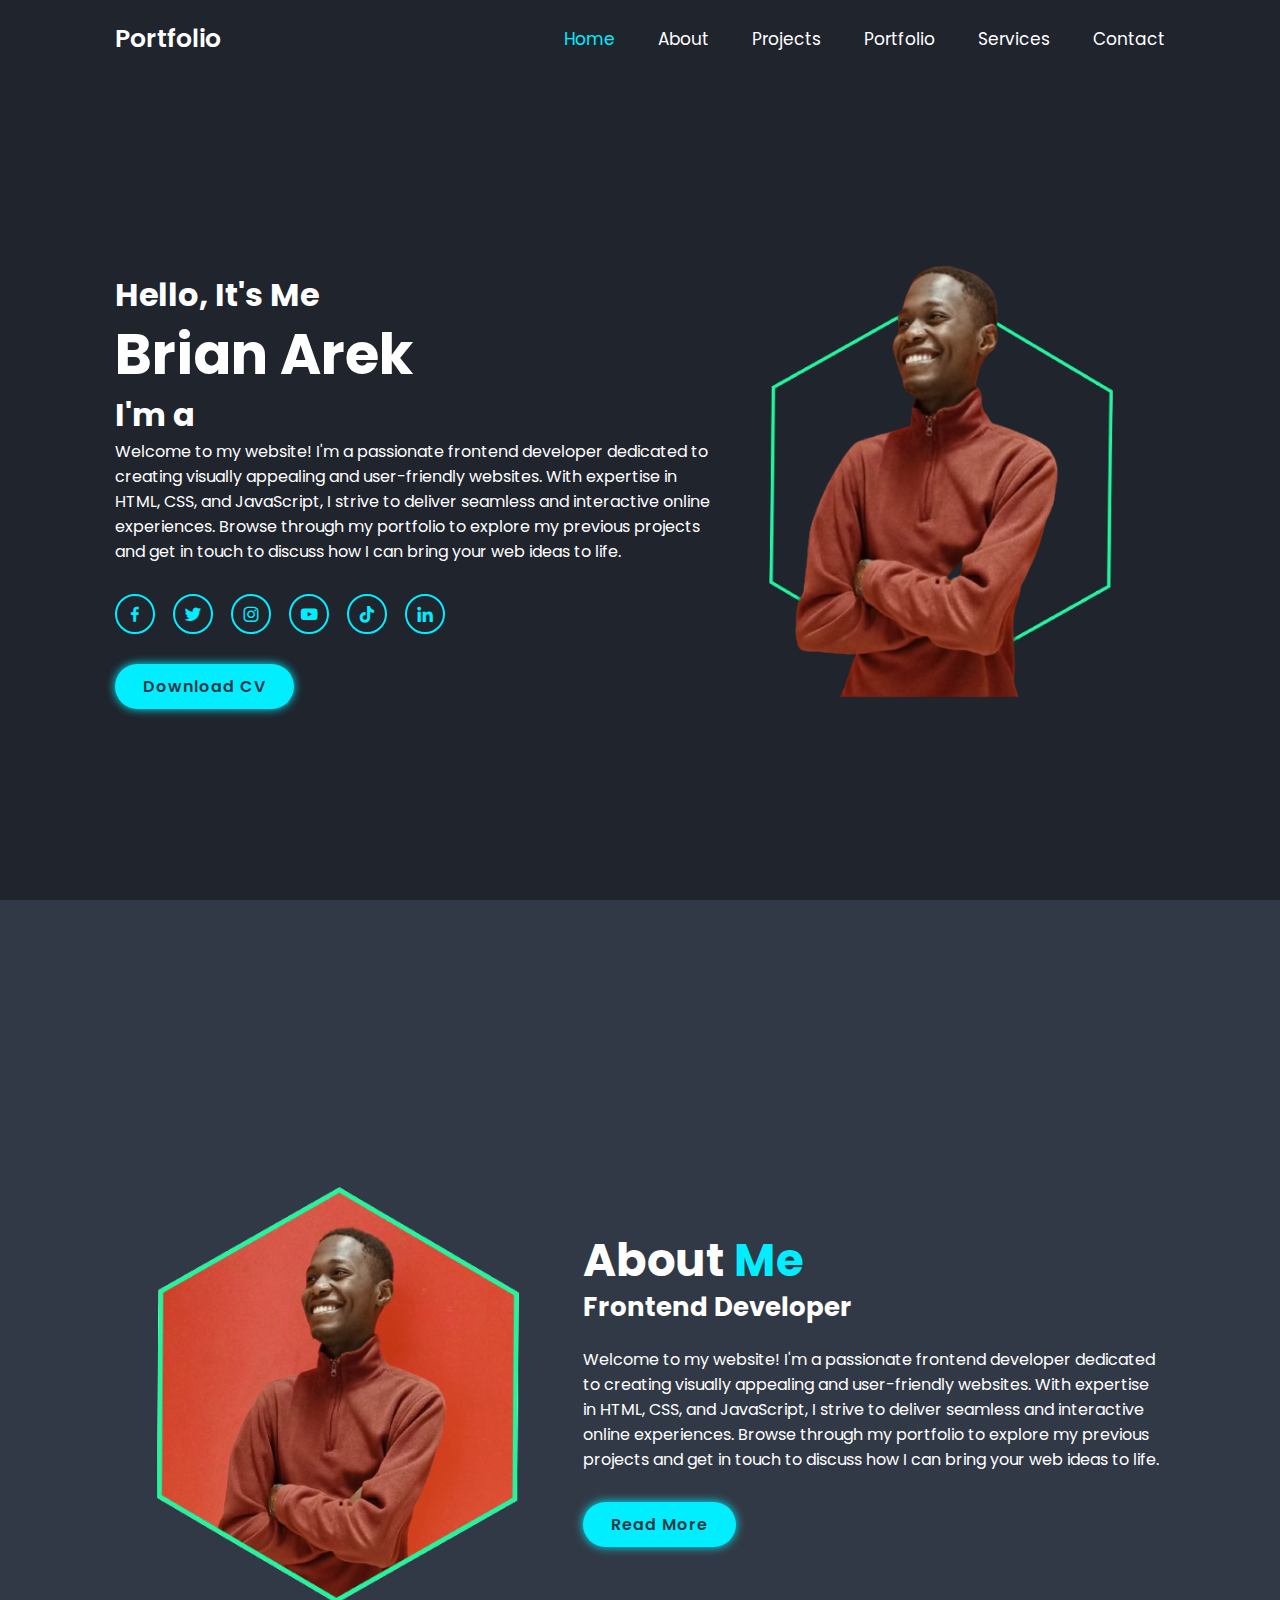
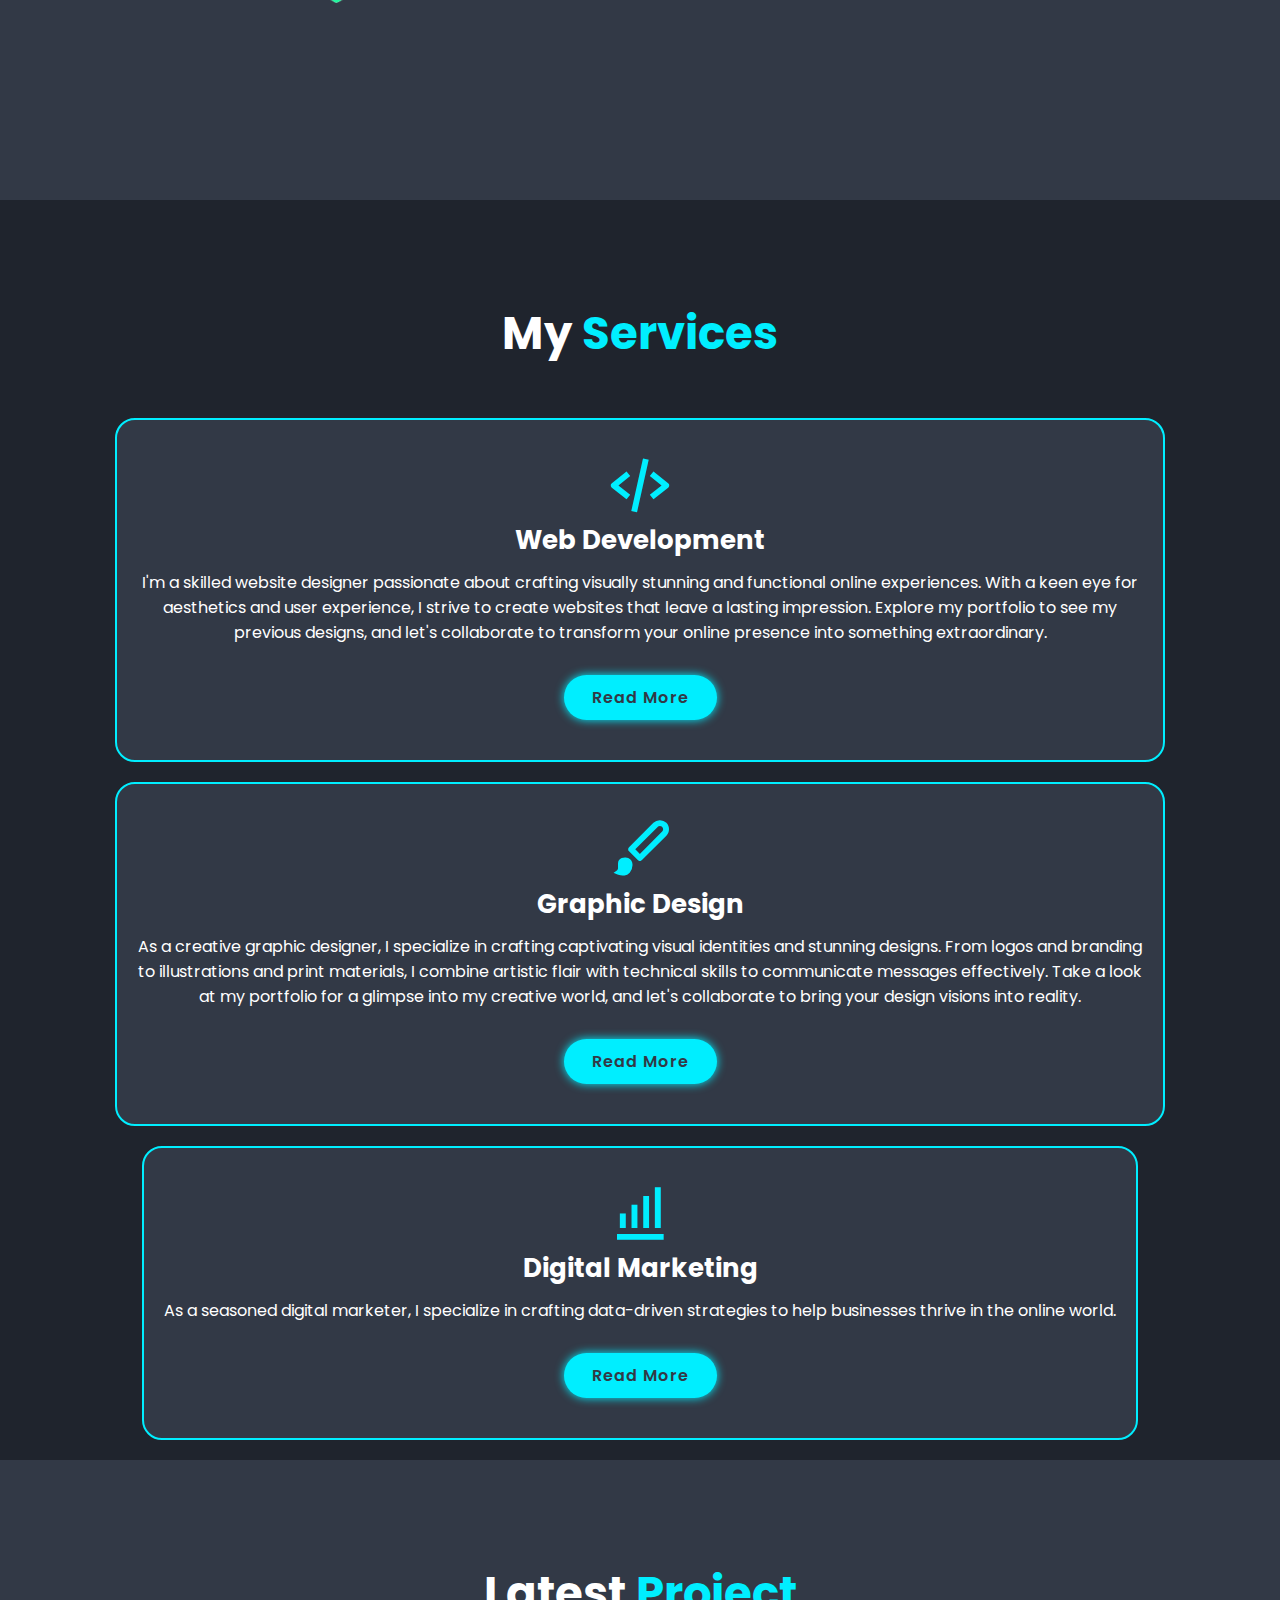
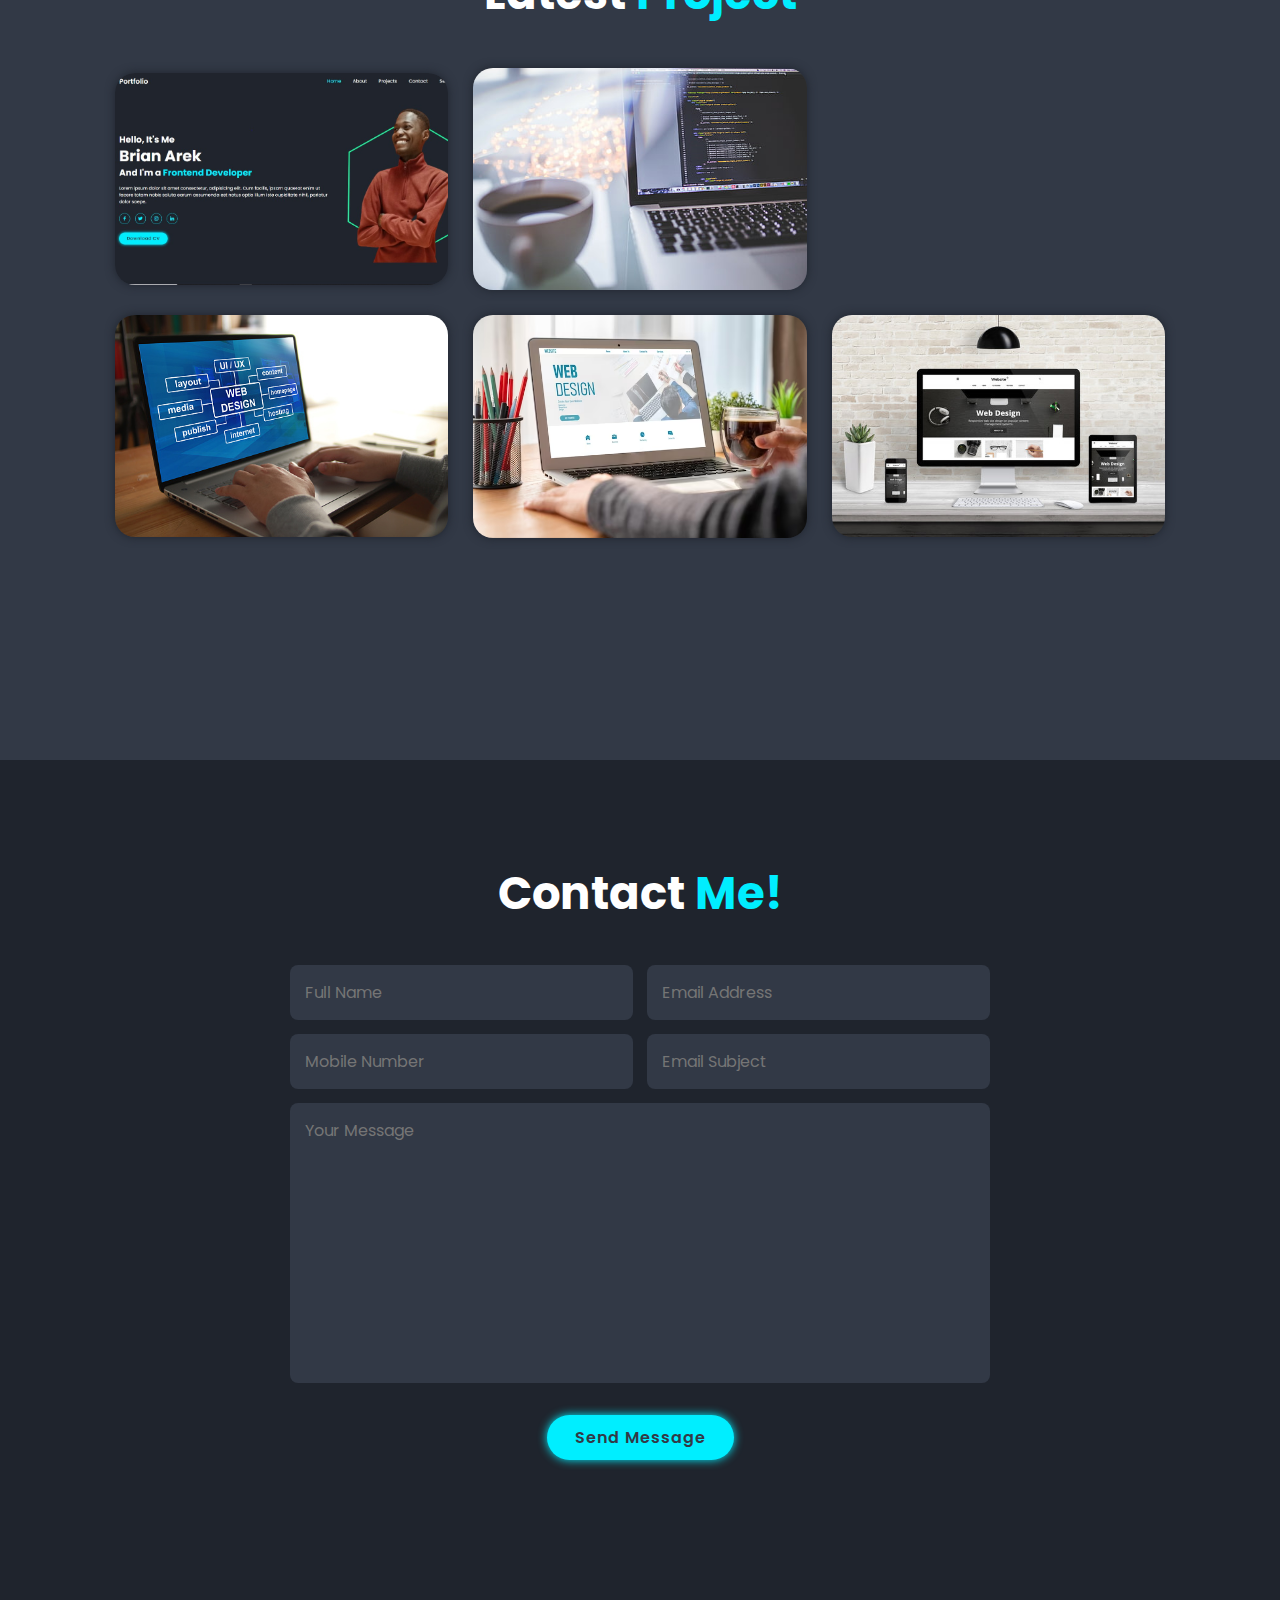
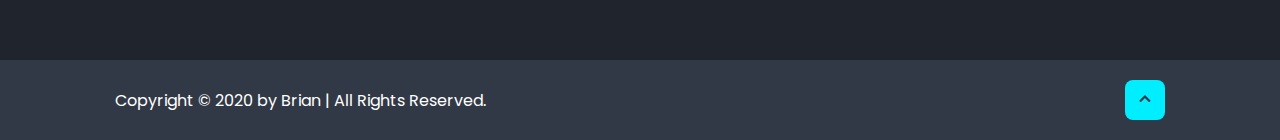
==== commit d96e5706: "m -index.html" ====
--- a/index.html
+++ b/index.html
@@ -177,7 +177,7 @@
       <!--footer design-->
       <footer class="footer">
         <div class="footer-text">
-          <p>Copyright &copy; 2023 by Brian | All Rights Reserved.</p>
+          <p>Copyright &copy; 2020 by Brian | All Rights Reserved.</p>
         </div>
         <div class="footer-iconTop">
           <a href="#home"><i class='bx bx-chevron-up'></i></a>
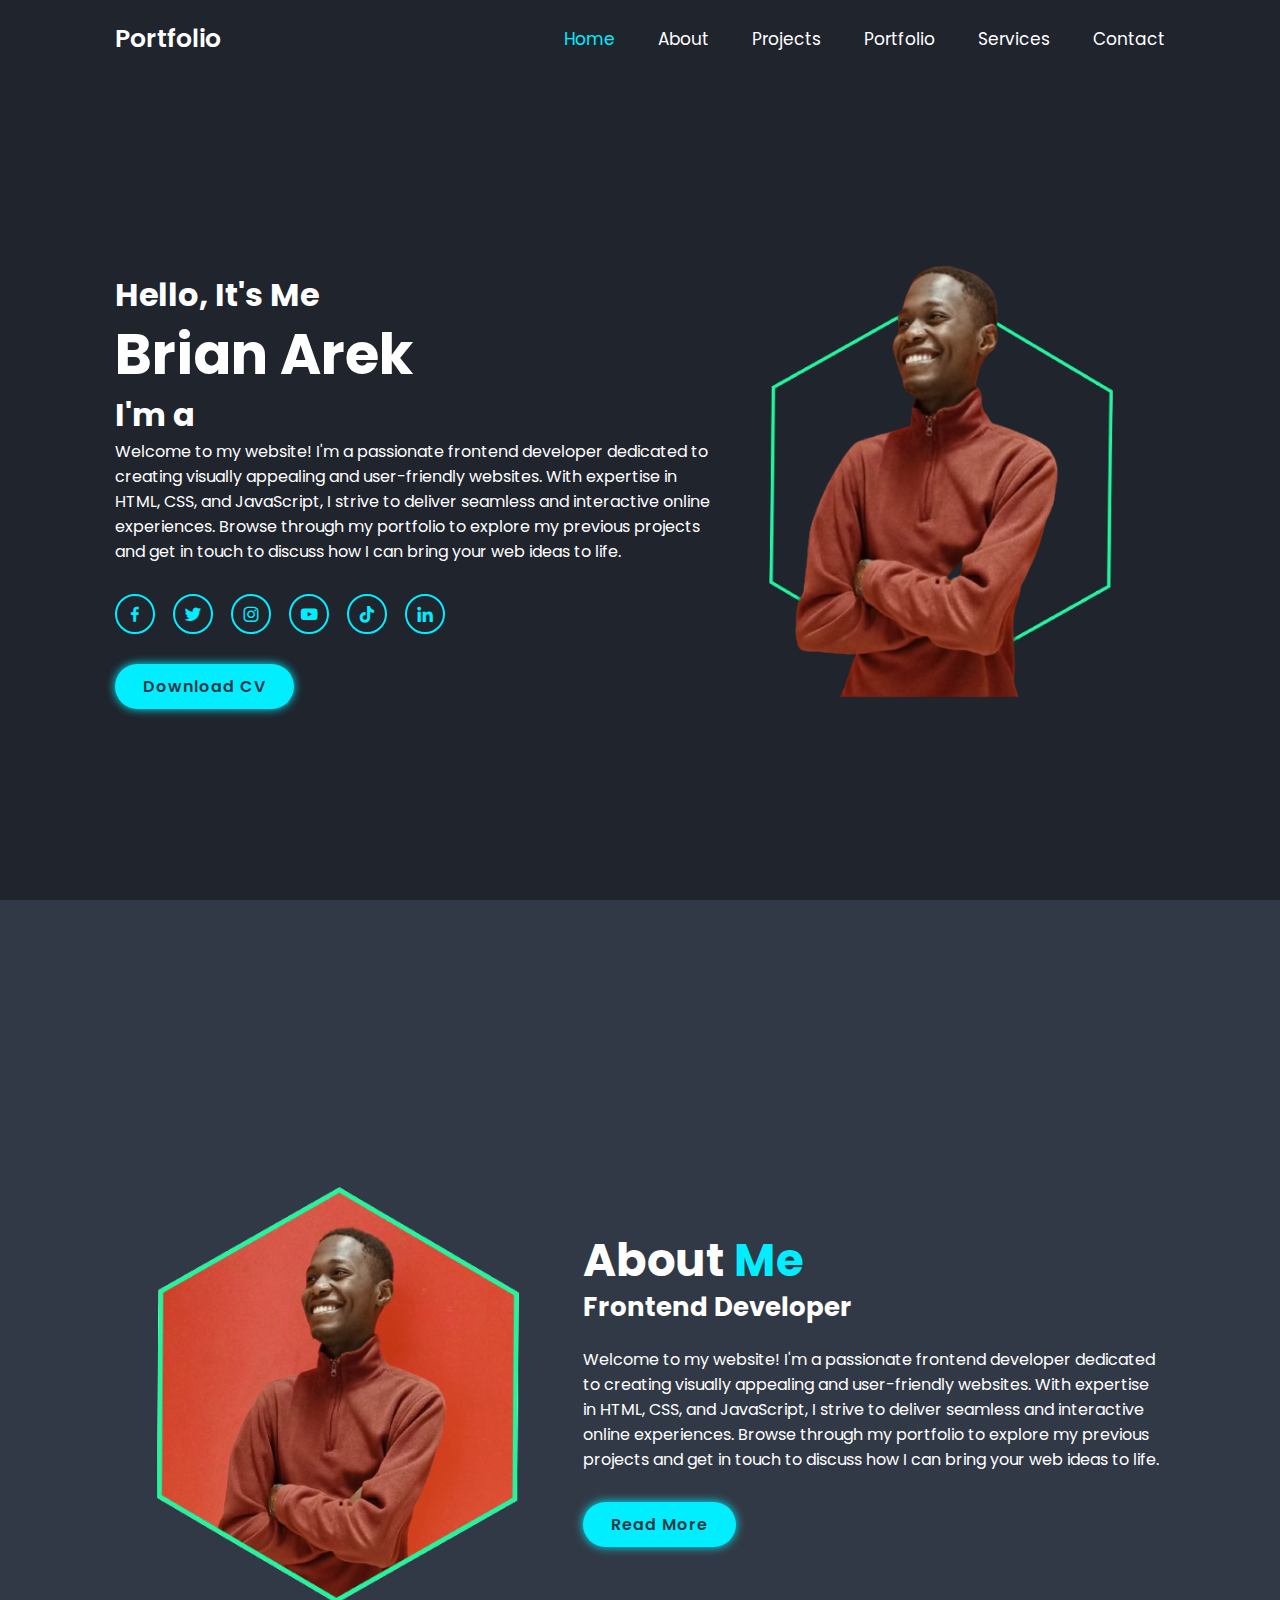
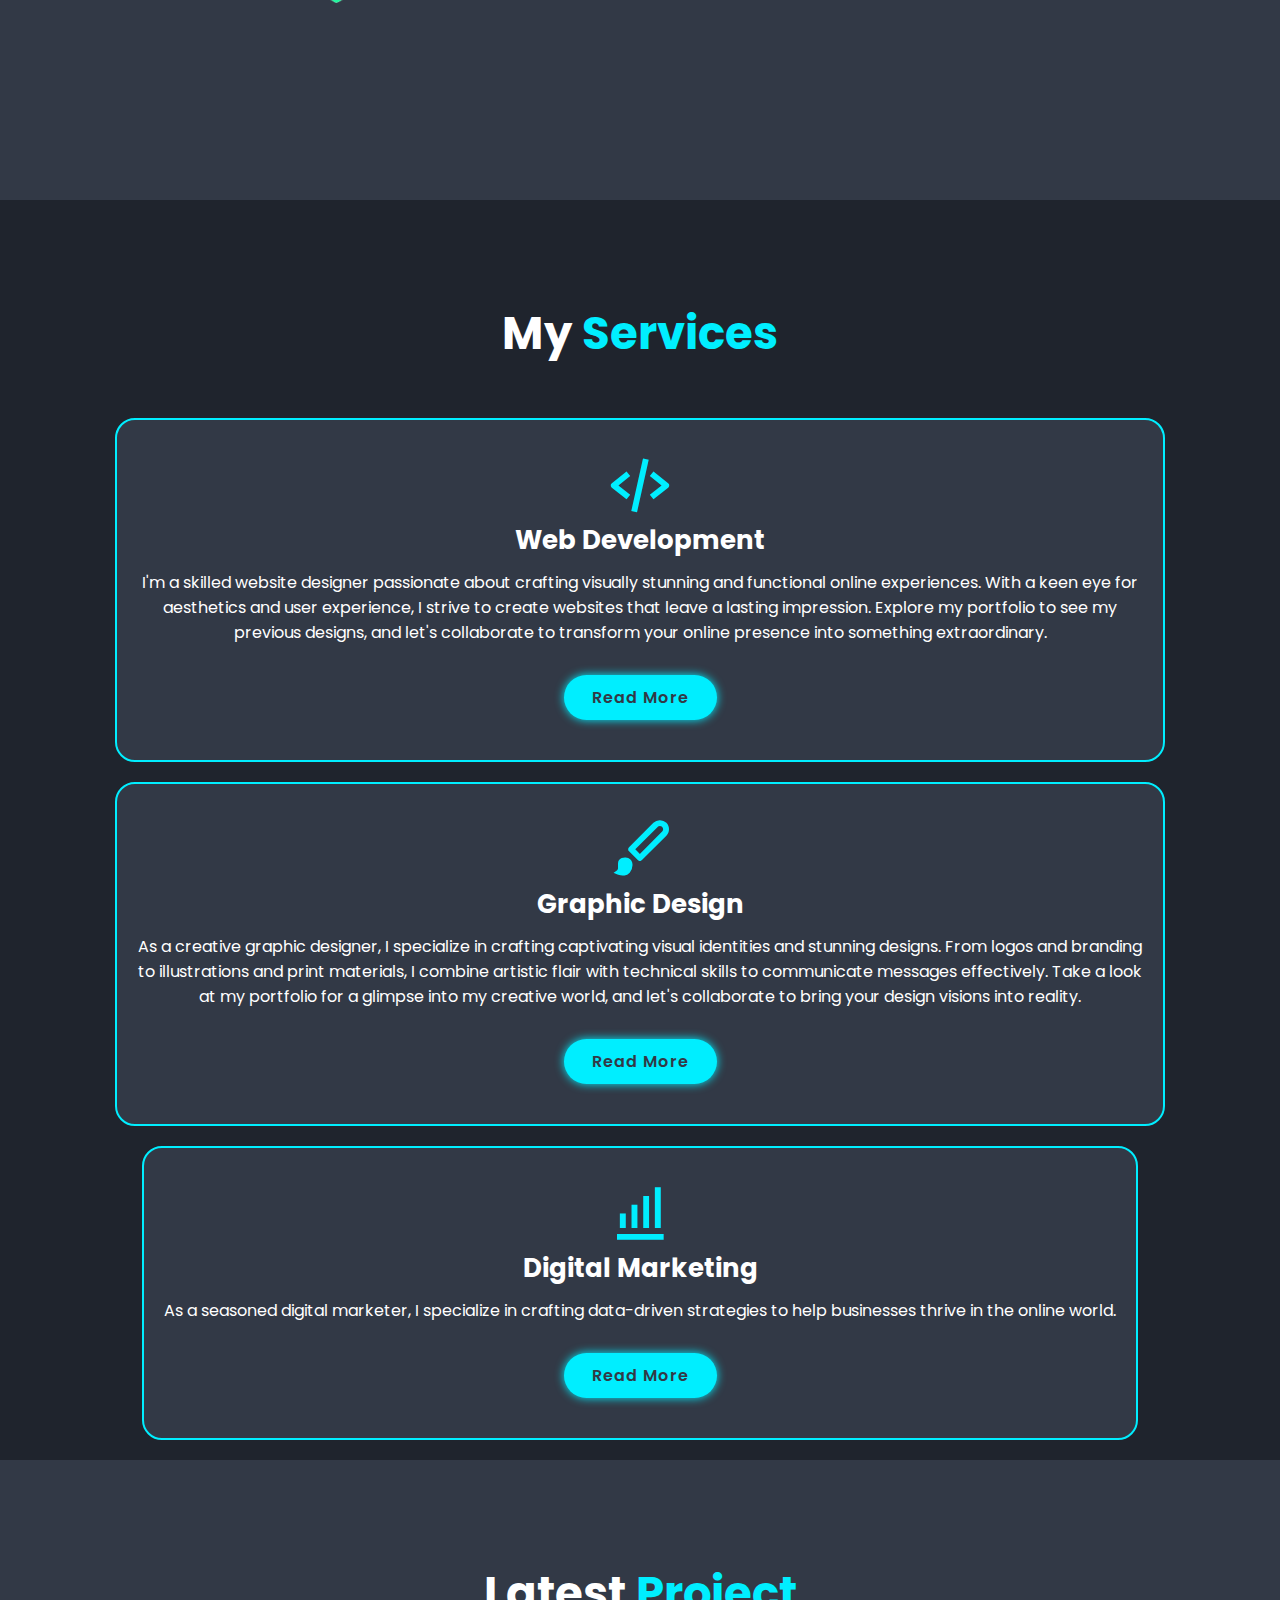
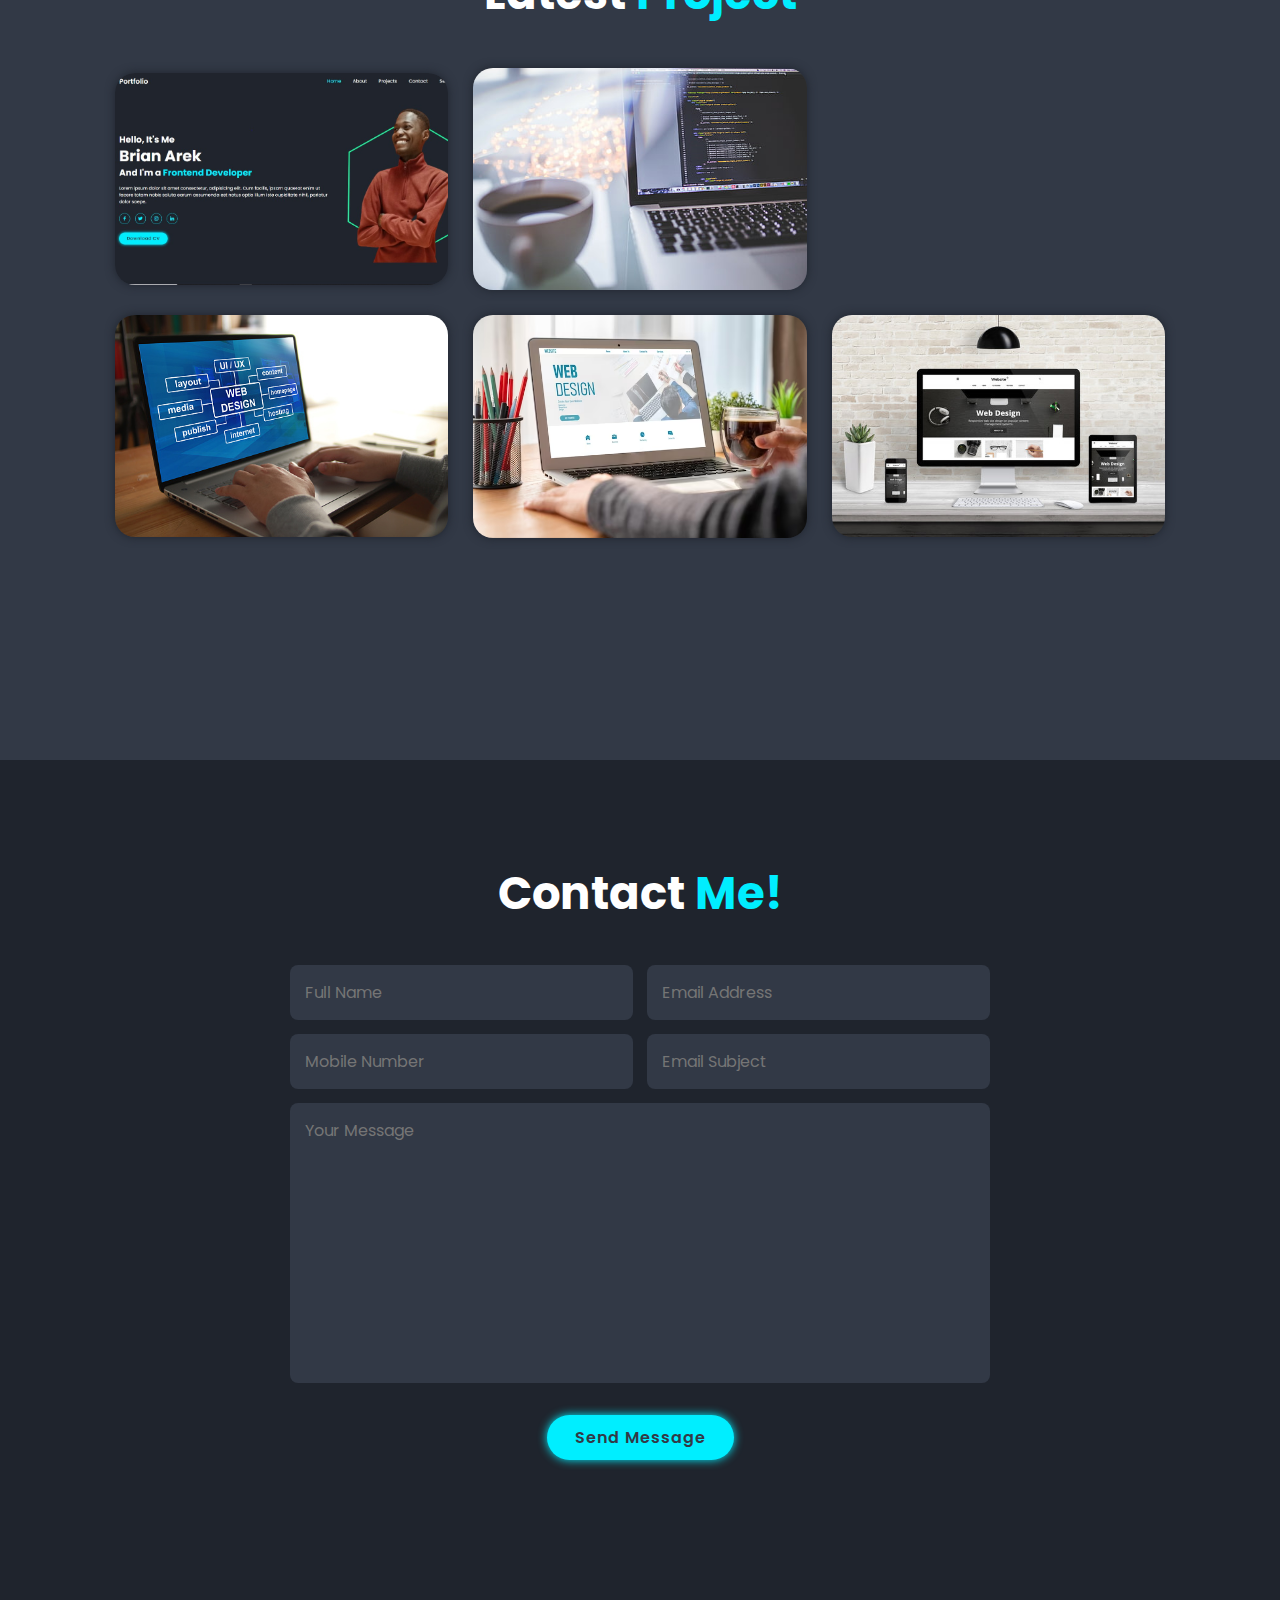
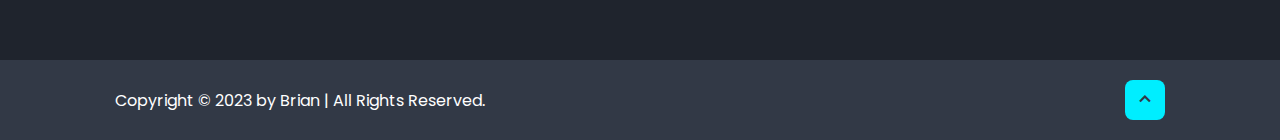
==== commit 58608ddd: "m -index.html" ====
--- a/index.html
+++ b/index.html
@@ -177,7 +177,7 @@
       <!--footer design-->
       <footer class="footer">
         <div class="footer-text">
-          <p>Copyright &copy; 2020 by Brian | All Rights Reserved.</p>
+          <p>Copyright &copy; 2023 by Brian | All Rights Reserved.</p>
         </div>
         <div class="footer-iconTop">
           <a href="#home"><i class='bx bx-chevron-up'></i></a>
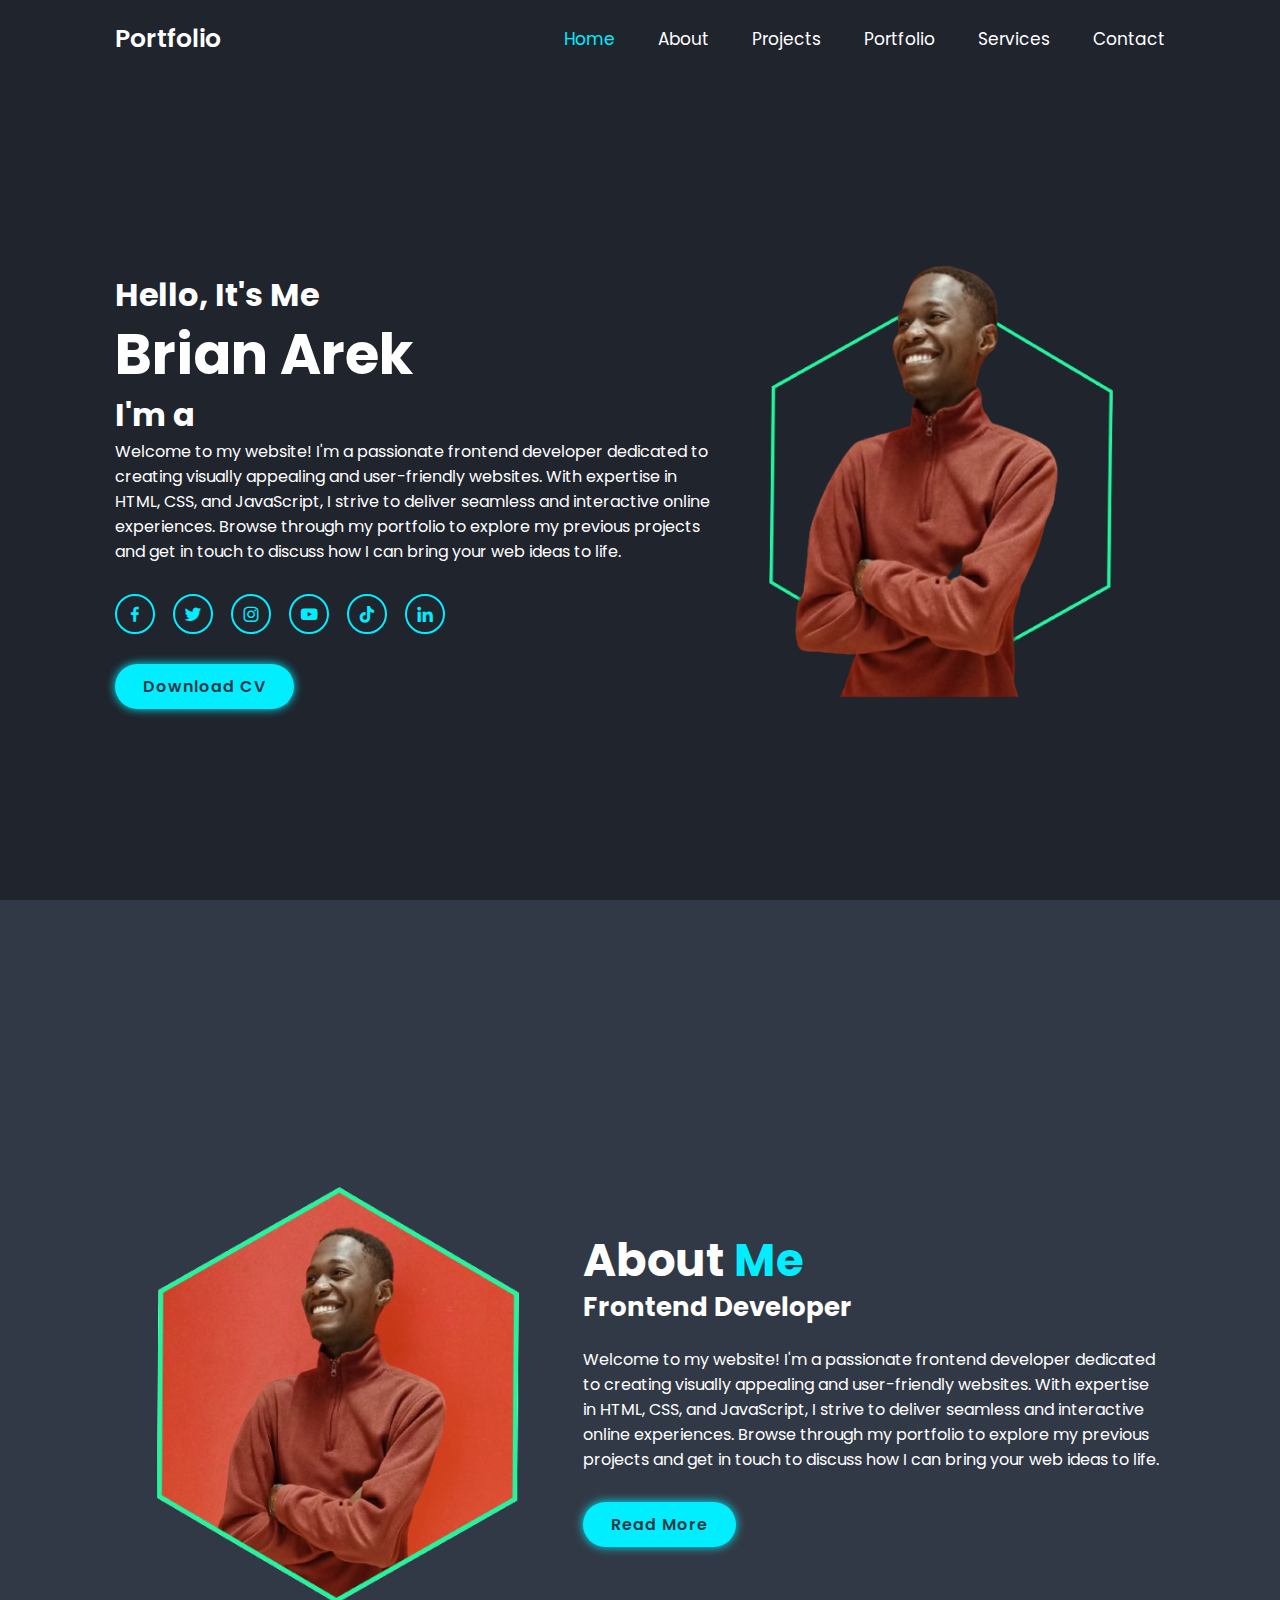
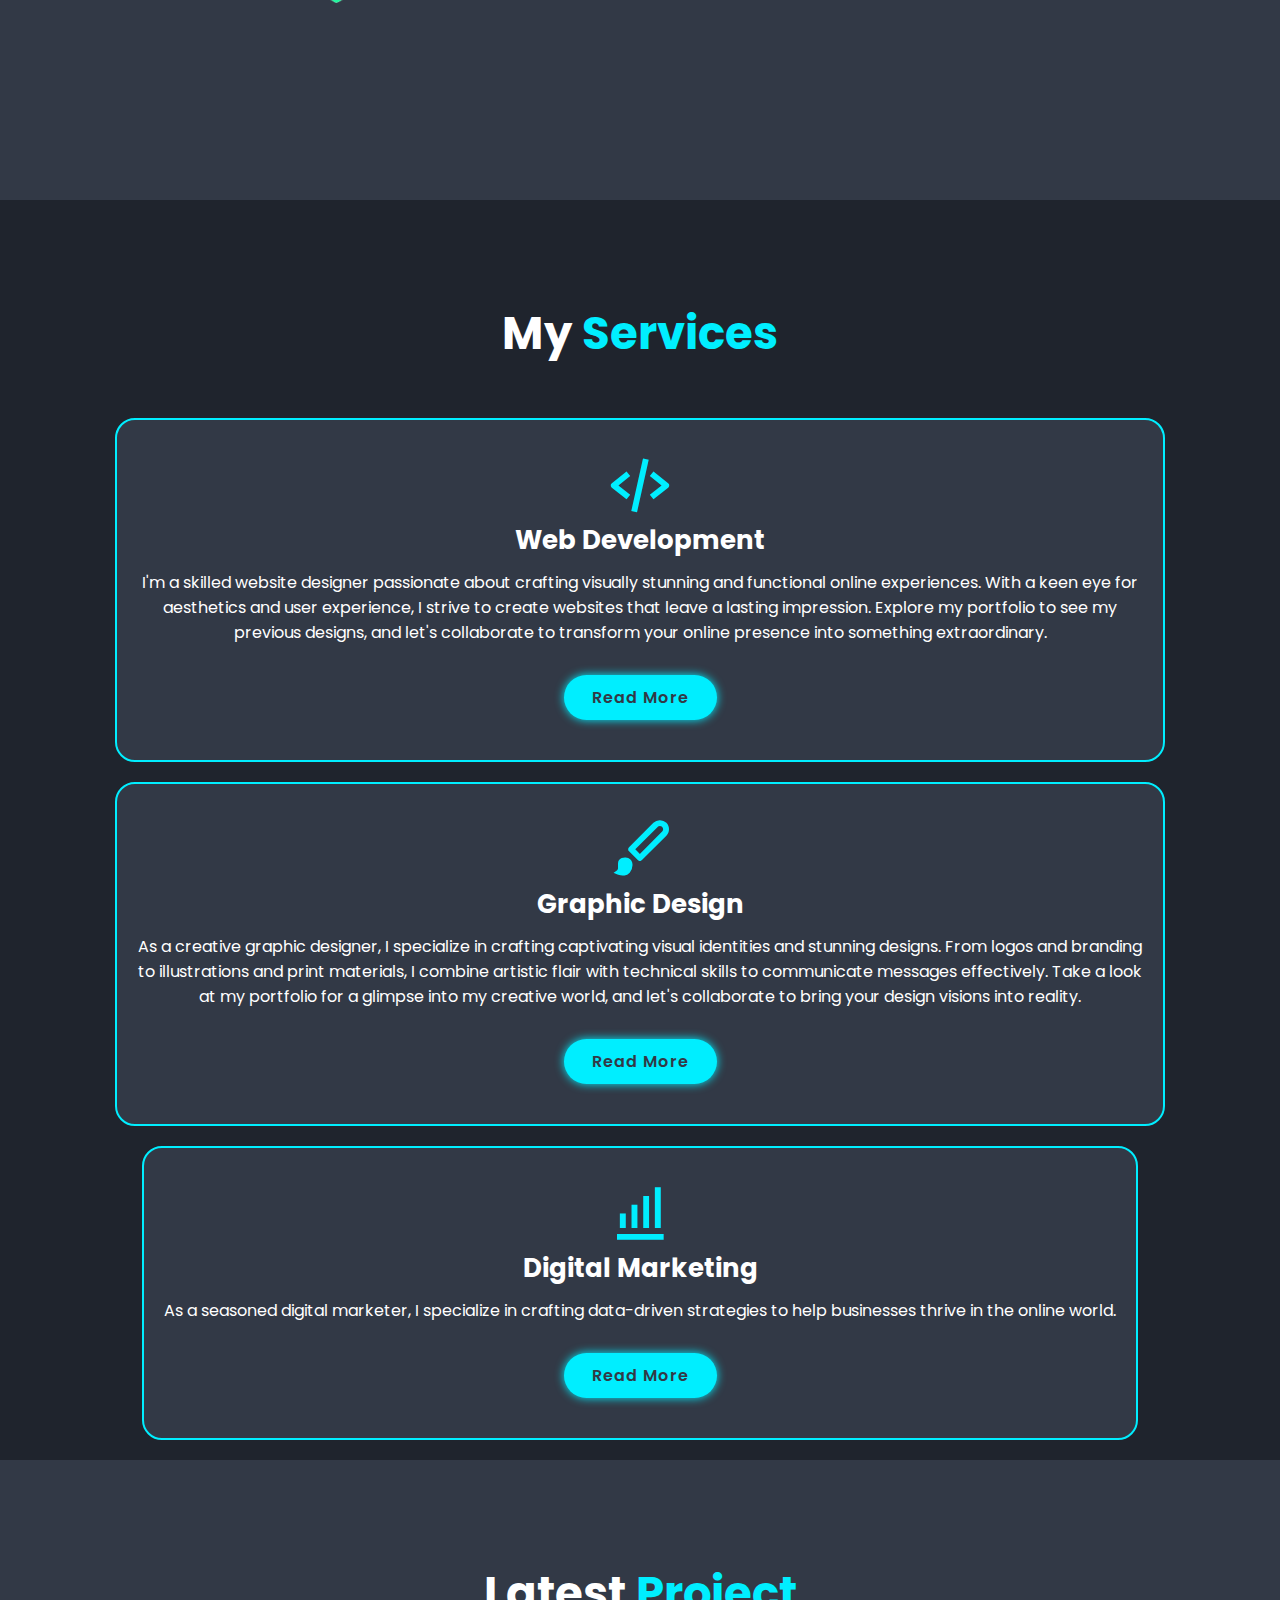
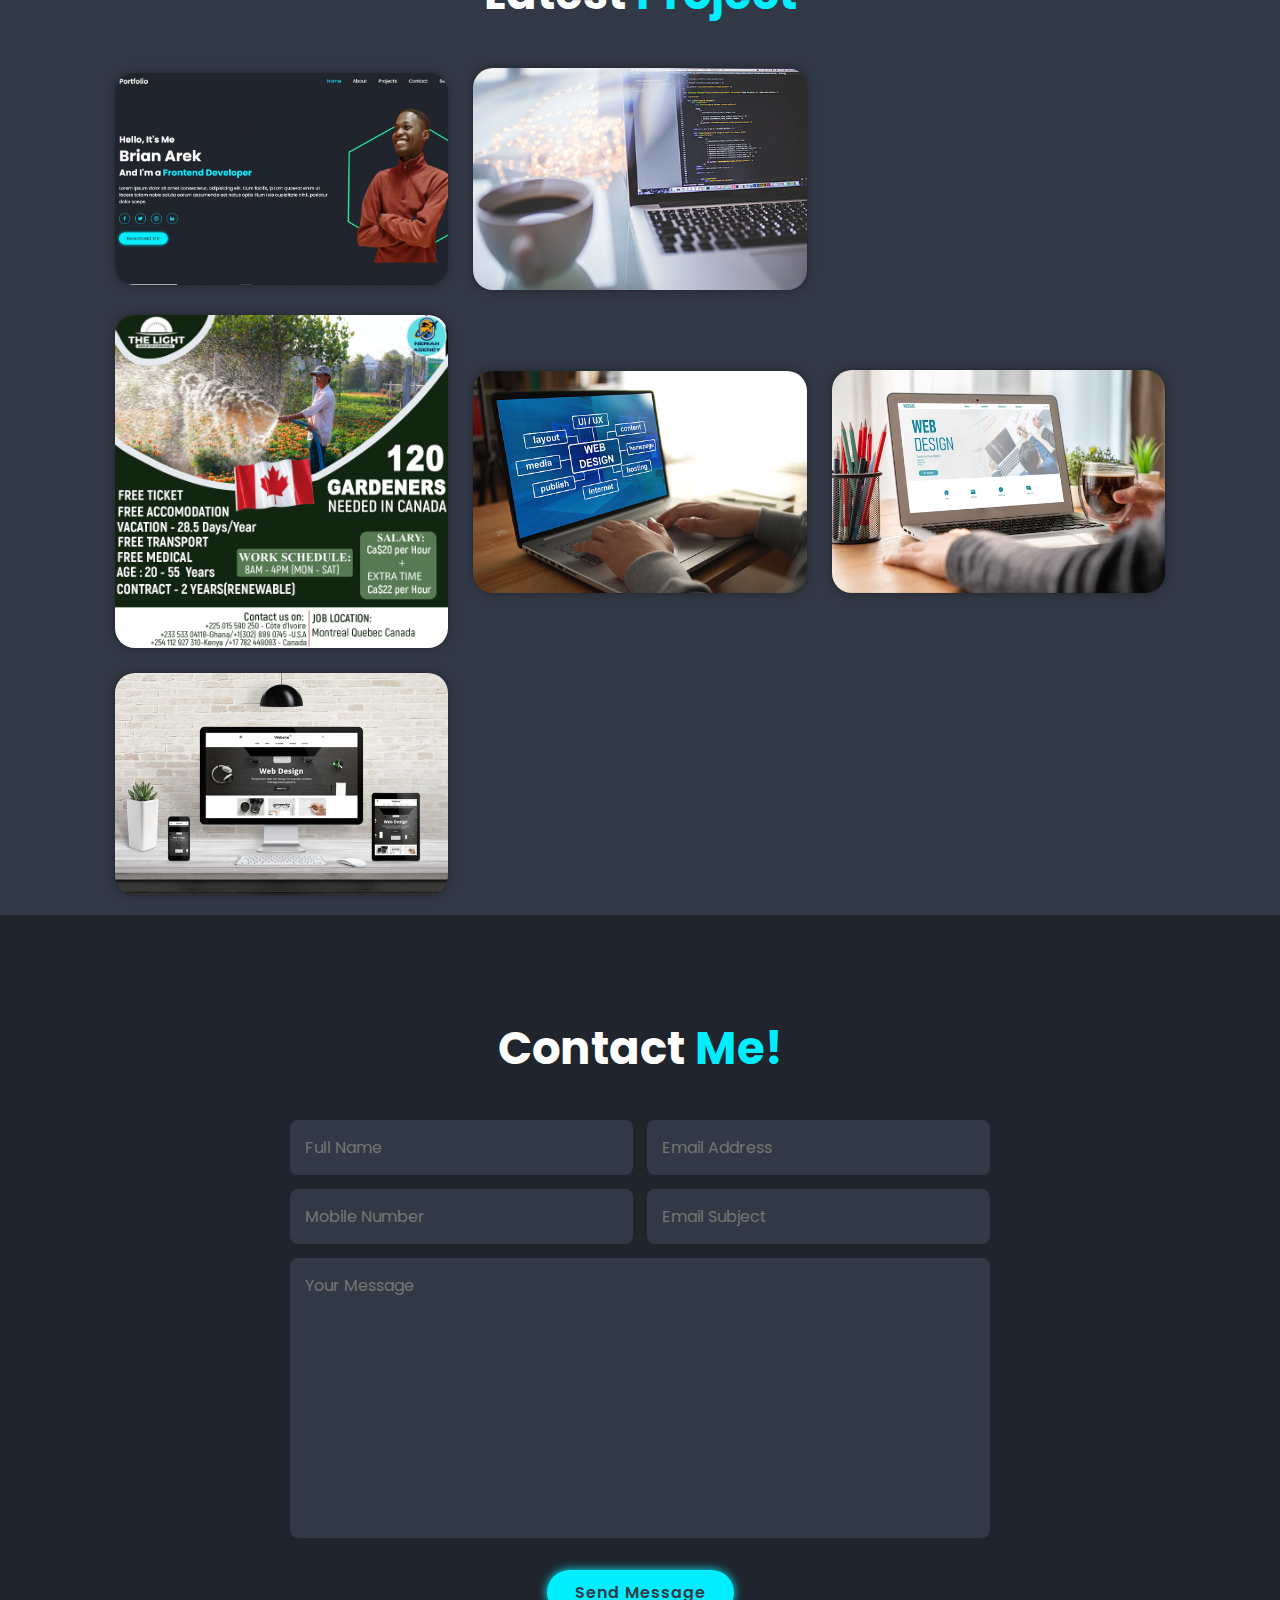
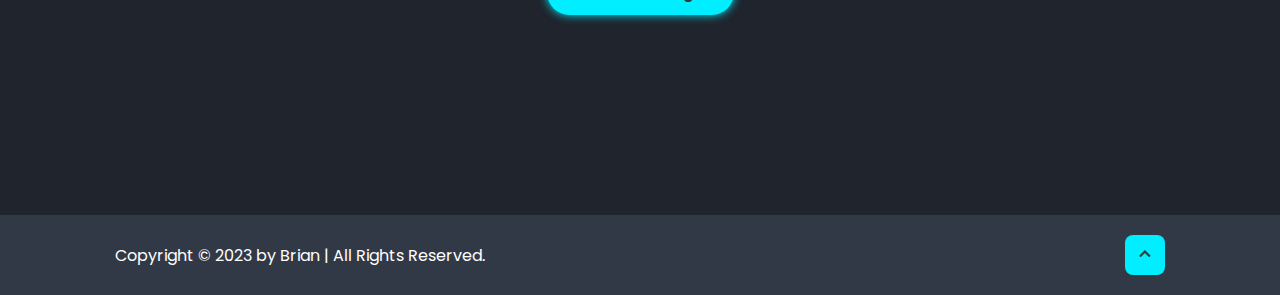
==== commit 6107a463: "-m index.html" ====
--- a/index.html
+++ b/index.html
@@ -128,6 +128,15 @@
             </div>
           </div>
 
+            <div class="portfolio-box">
+            <img src="images/GARDENER.png" alt="">
+            <div class="portfolio-layer">
+              <h4>Graphic Design</h4>
+              <p>I am a Graphics Designer, who is capable of designing posters with Photoshop </p>
+              <a href="#"><i class='bx bx-link-external'></i></a>
+            </div>
+          </div>
+
           <div class="portfolio-box">
             <img src="images/portfolio4.jpg" alt="">
             <div class="portfolio-layer">
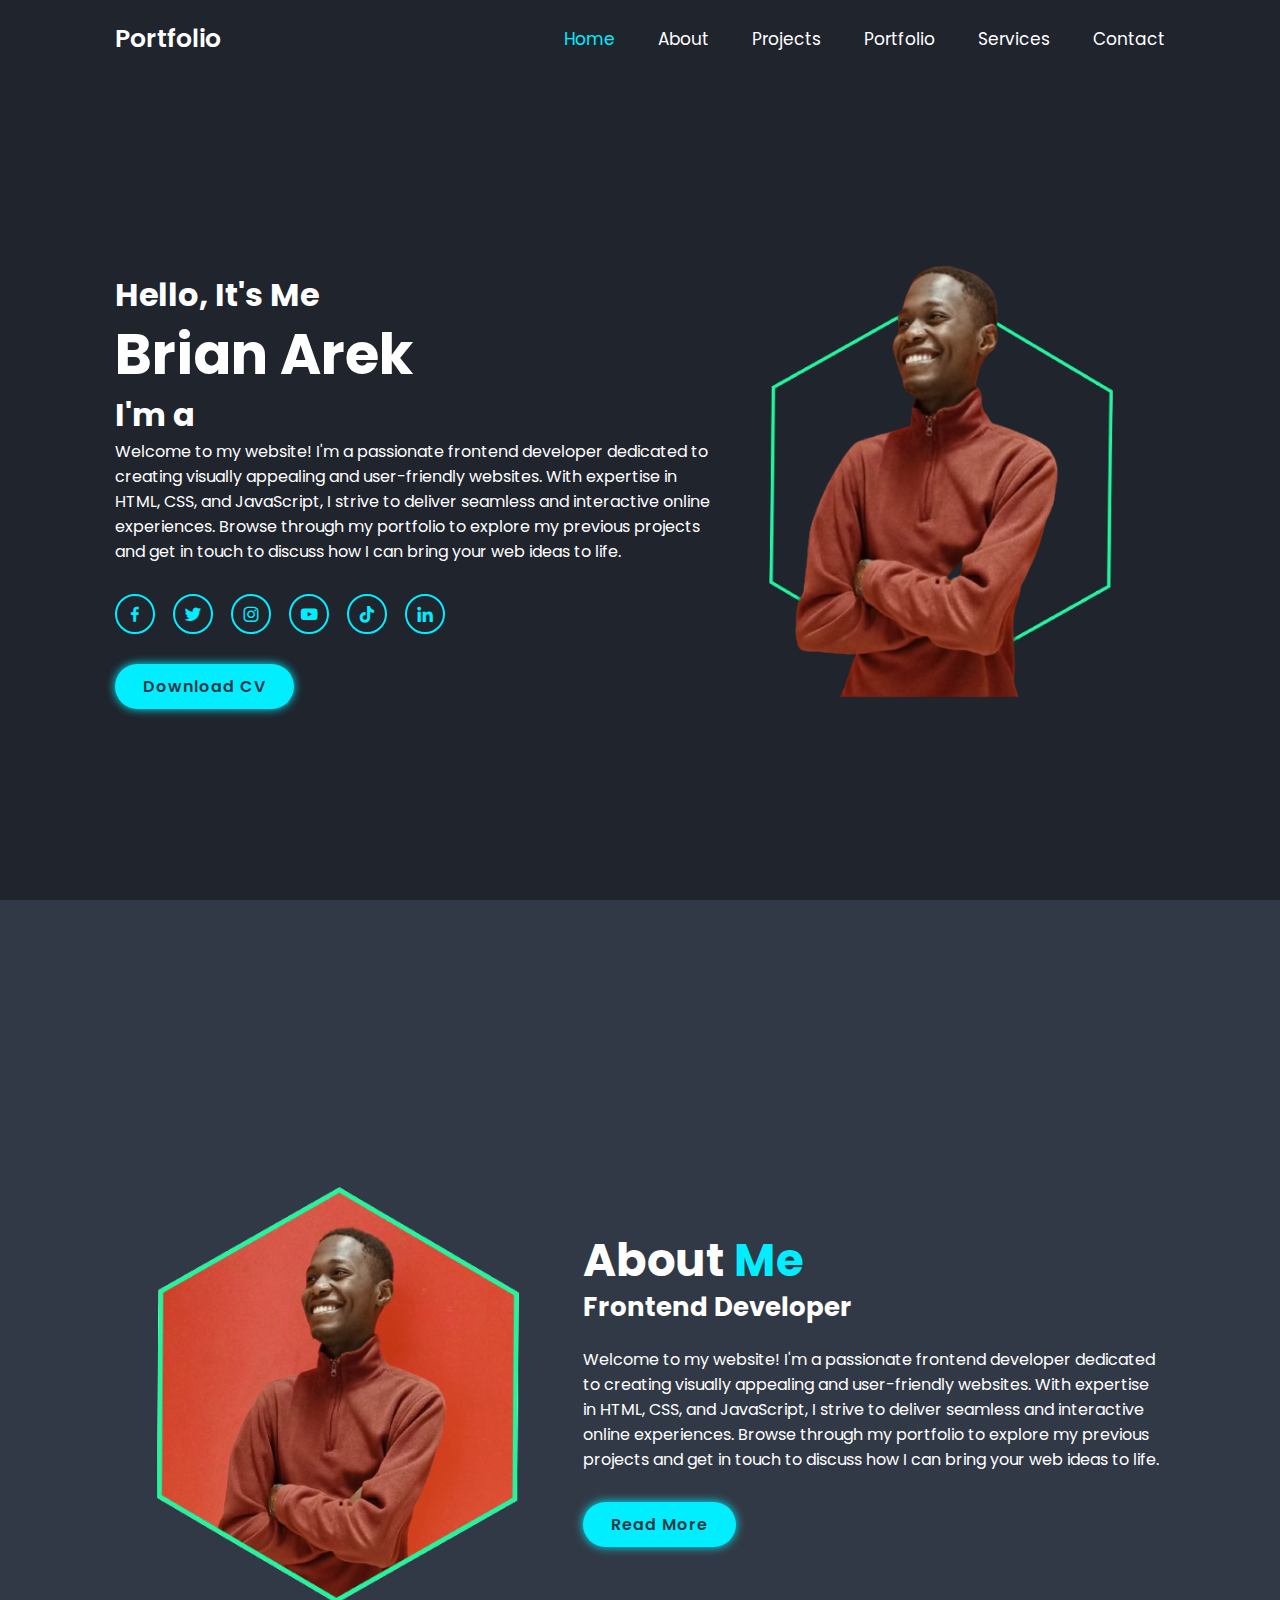
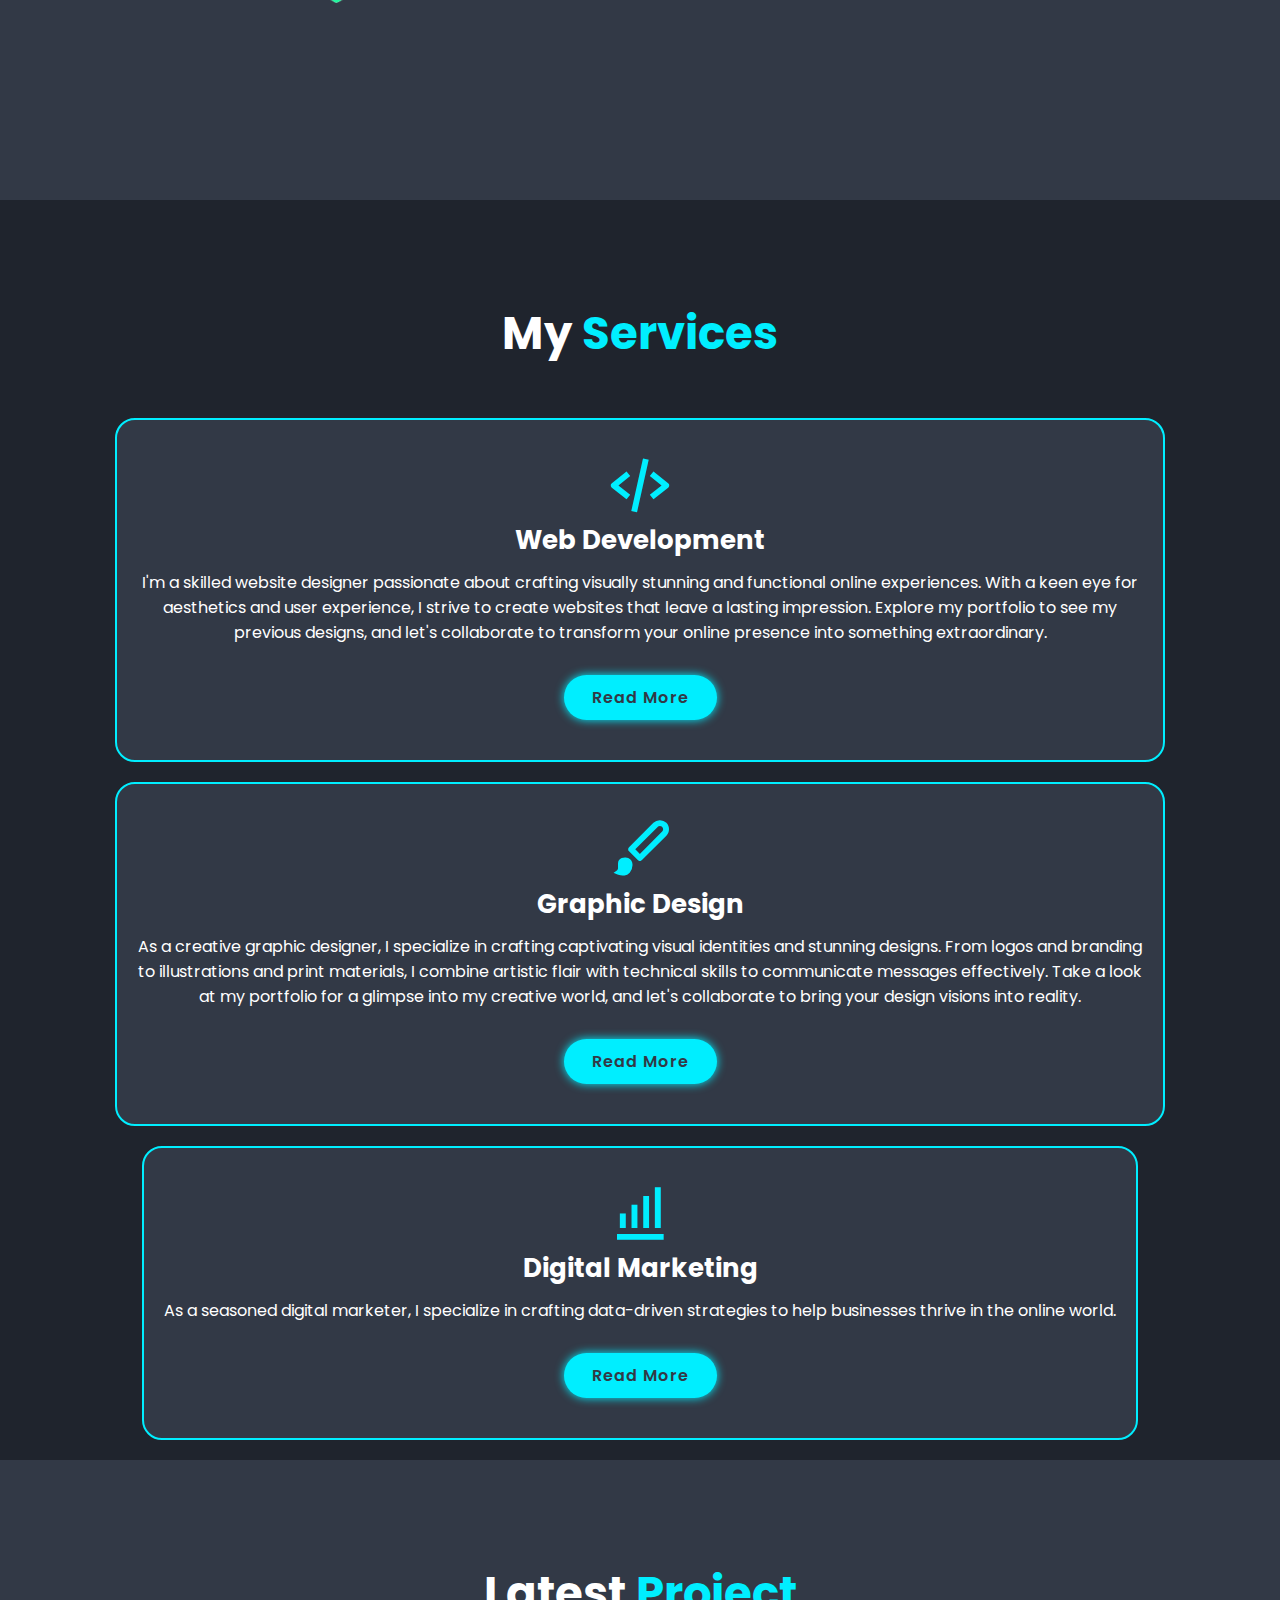
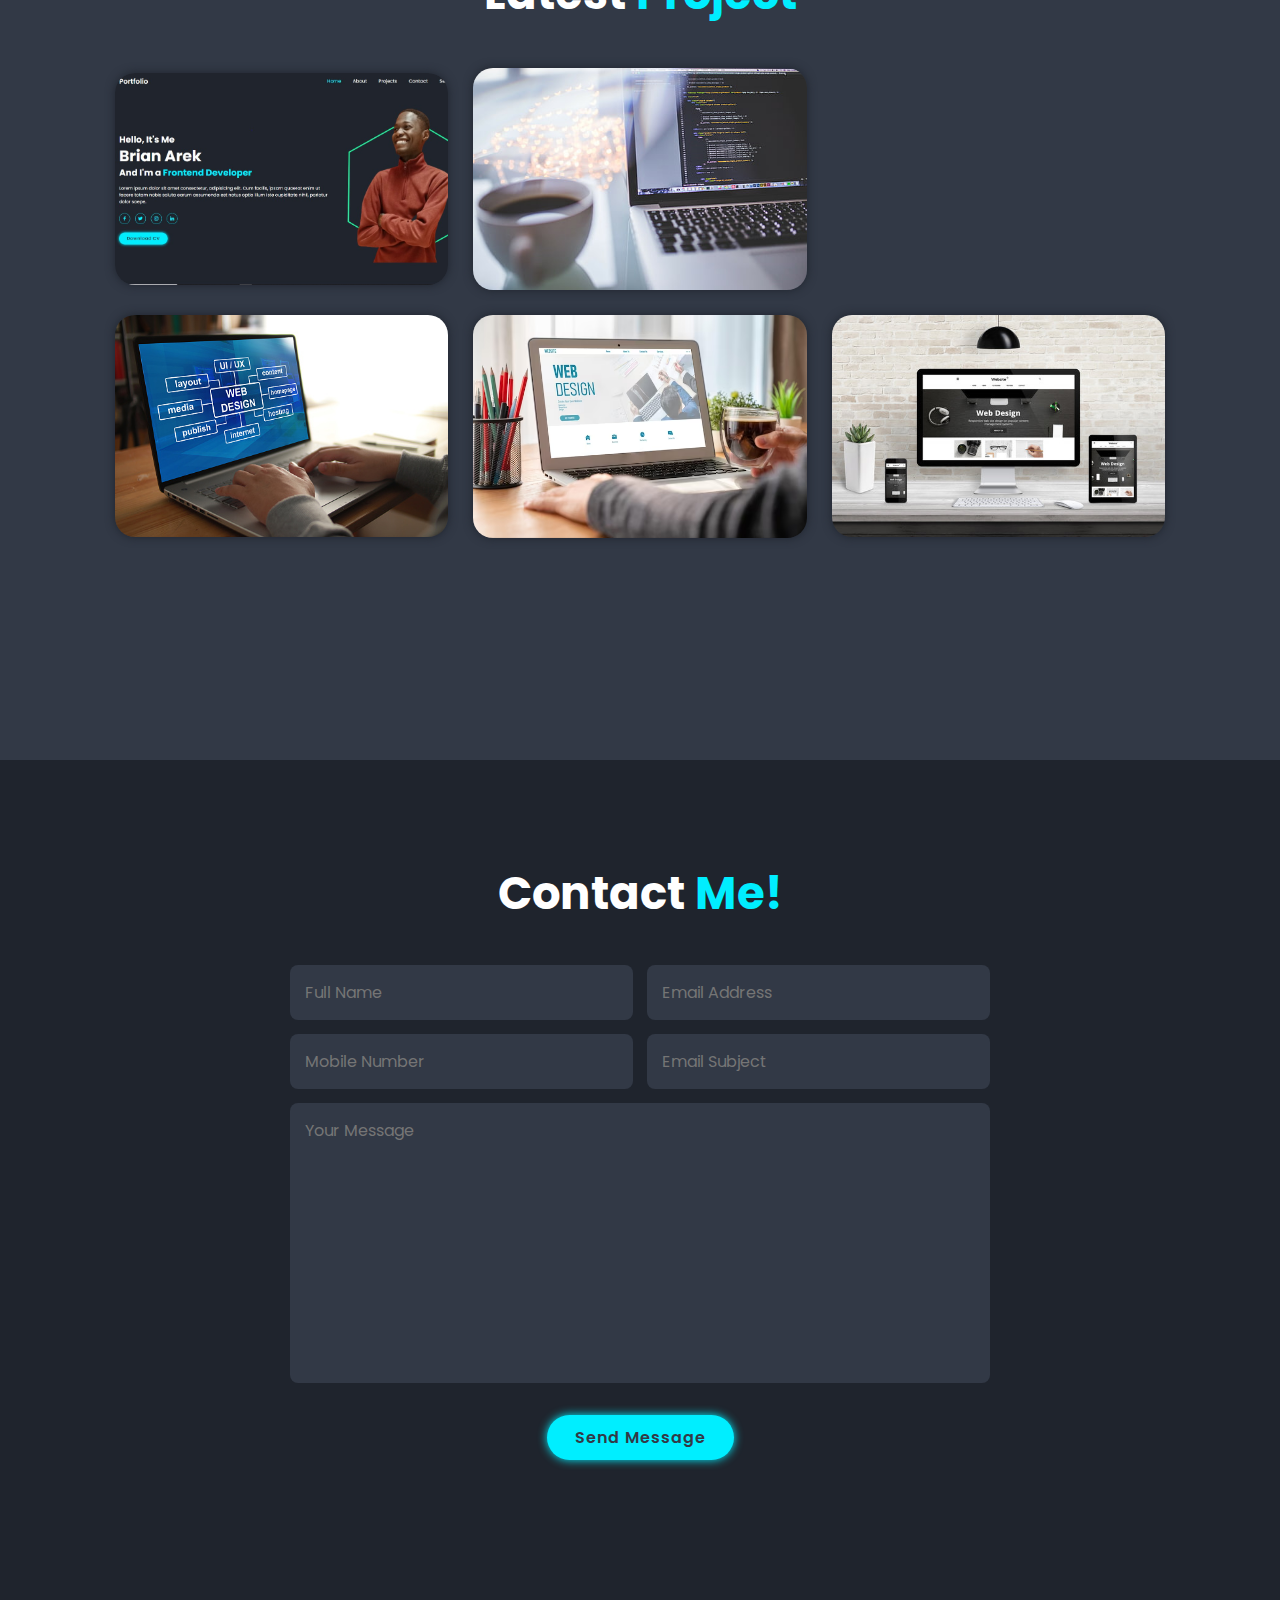
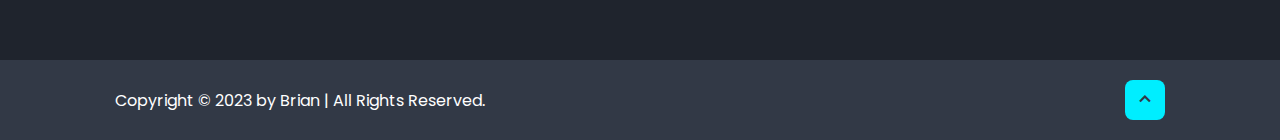
==== commit 8706fc3e: "m index.html" ====
--- a/index.html
+++ b/index.html
@@ -128,15 +128,6 @@
             </div>
           </div>
 
-            <div class="portfolio-box">
-            <img src="images/GARDENER.png" alt="">
-            <div class="portfolio-layer">
-              <h4>Graphic Design</h4>
-              <p>I am a Graphics Designer, who is capable of designing posters with Photoshop </p>
-              <a href="#"><i class='bx bx-link-external'></i></a>
-            </div>
-          </div>
-
           <div class="portfolio-box">
             <img src="images/portfolio4.jpg" alt="">
             <div class="portfolio-layer">
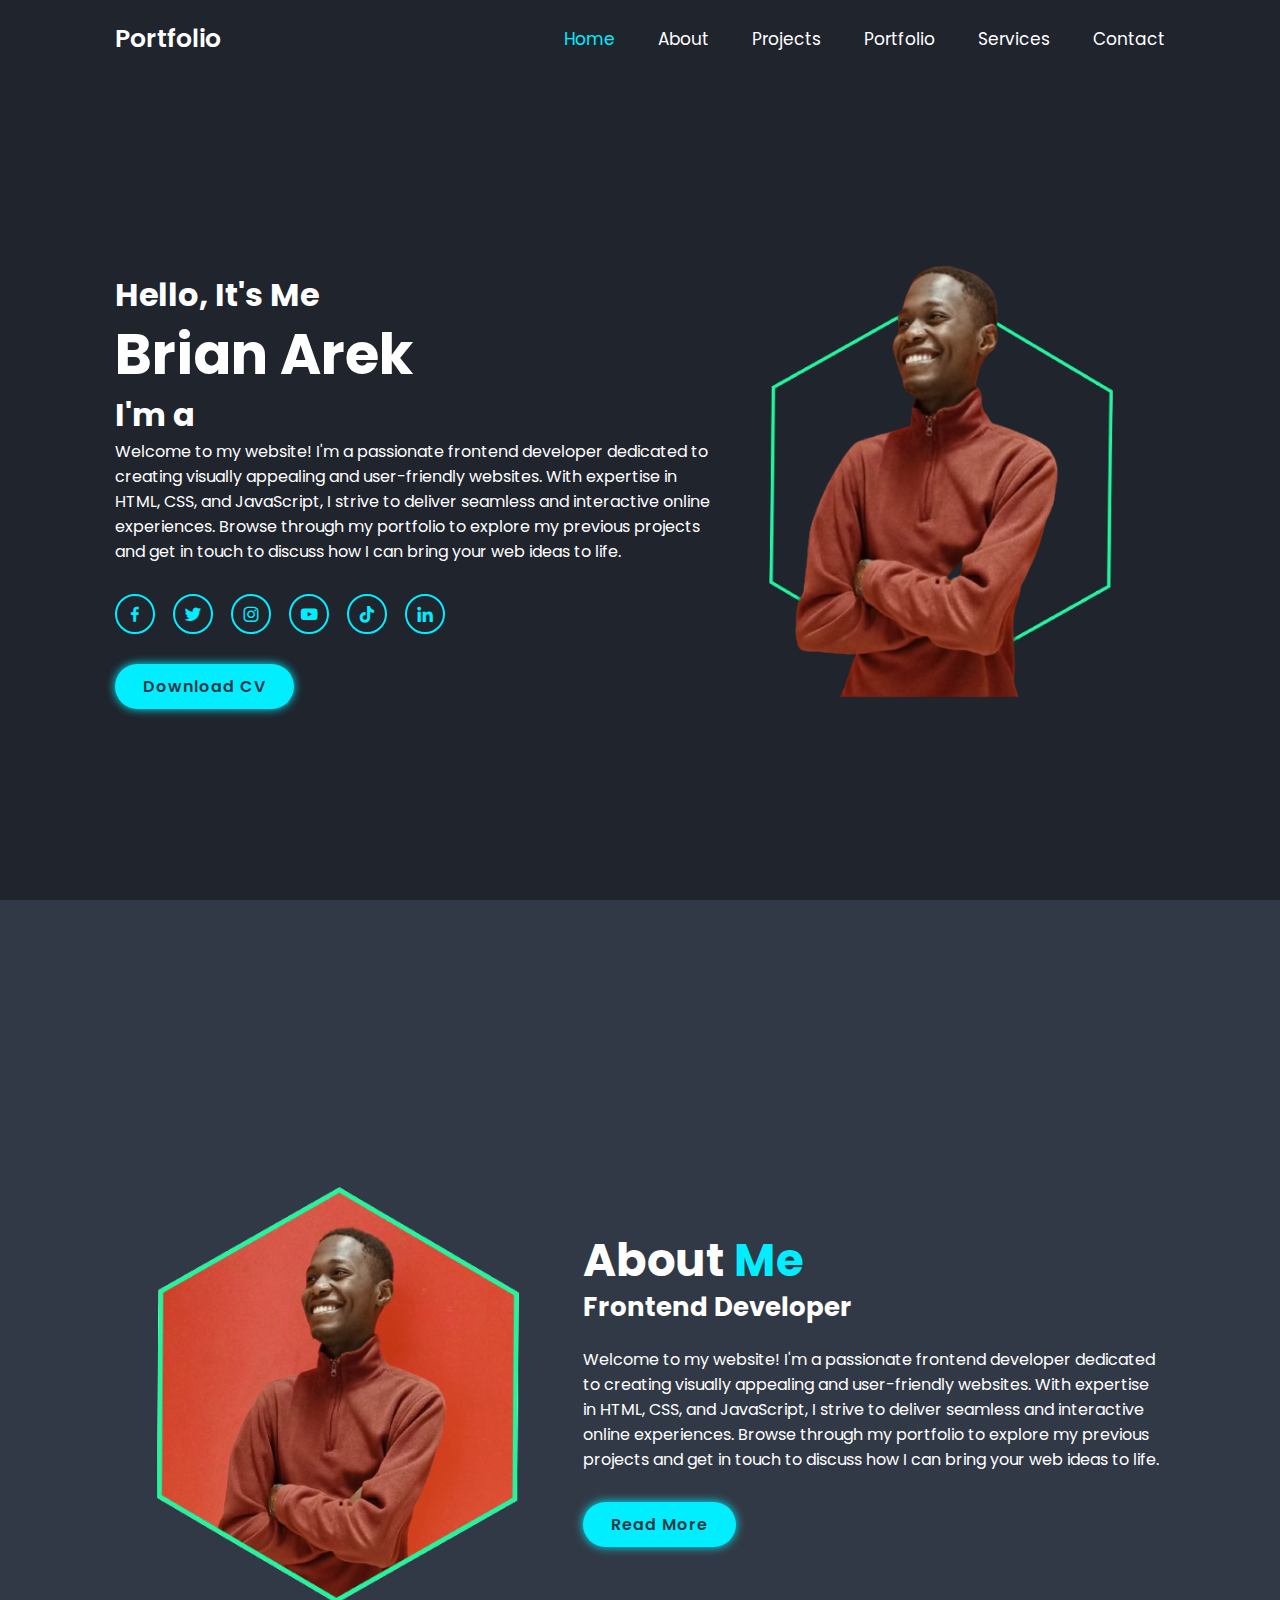
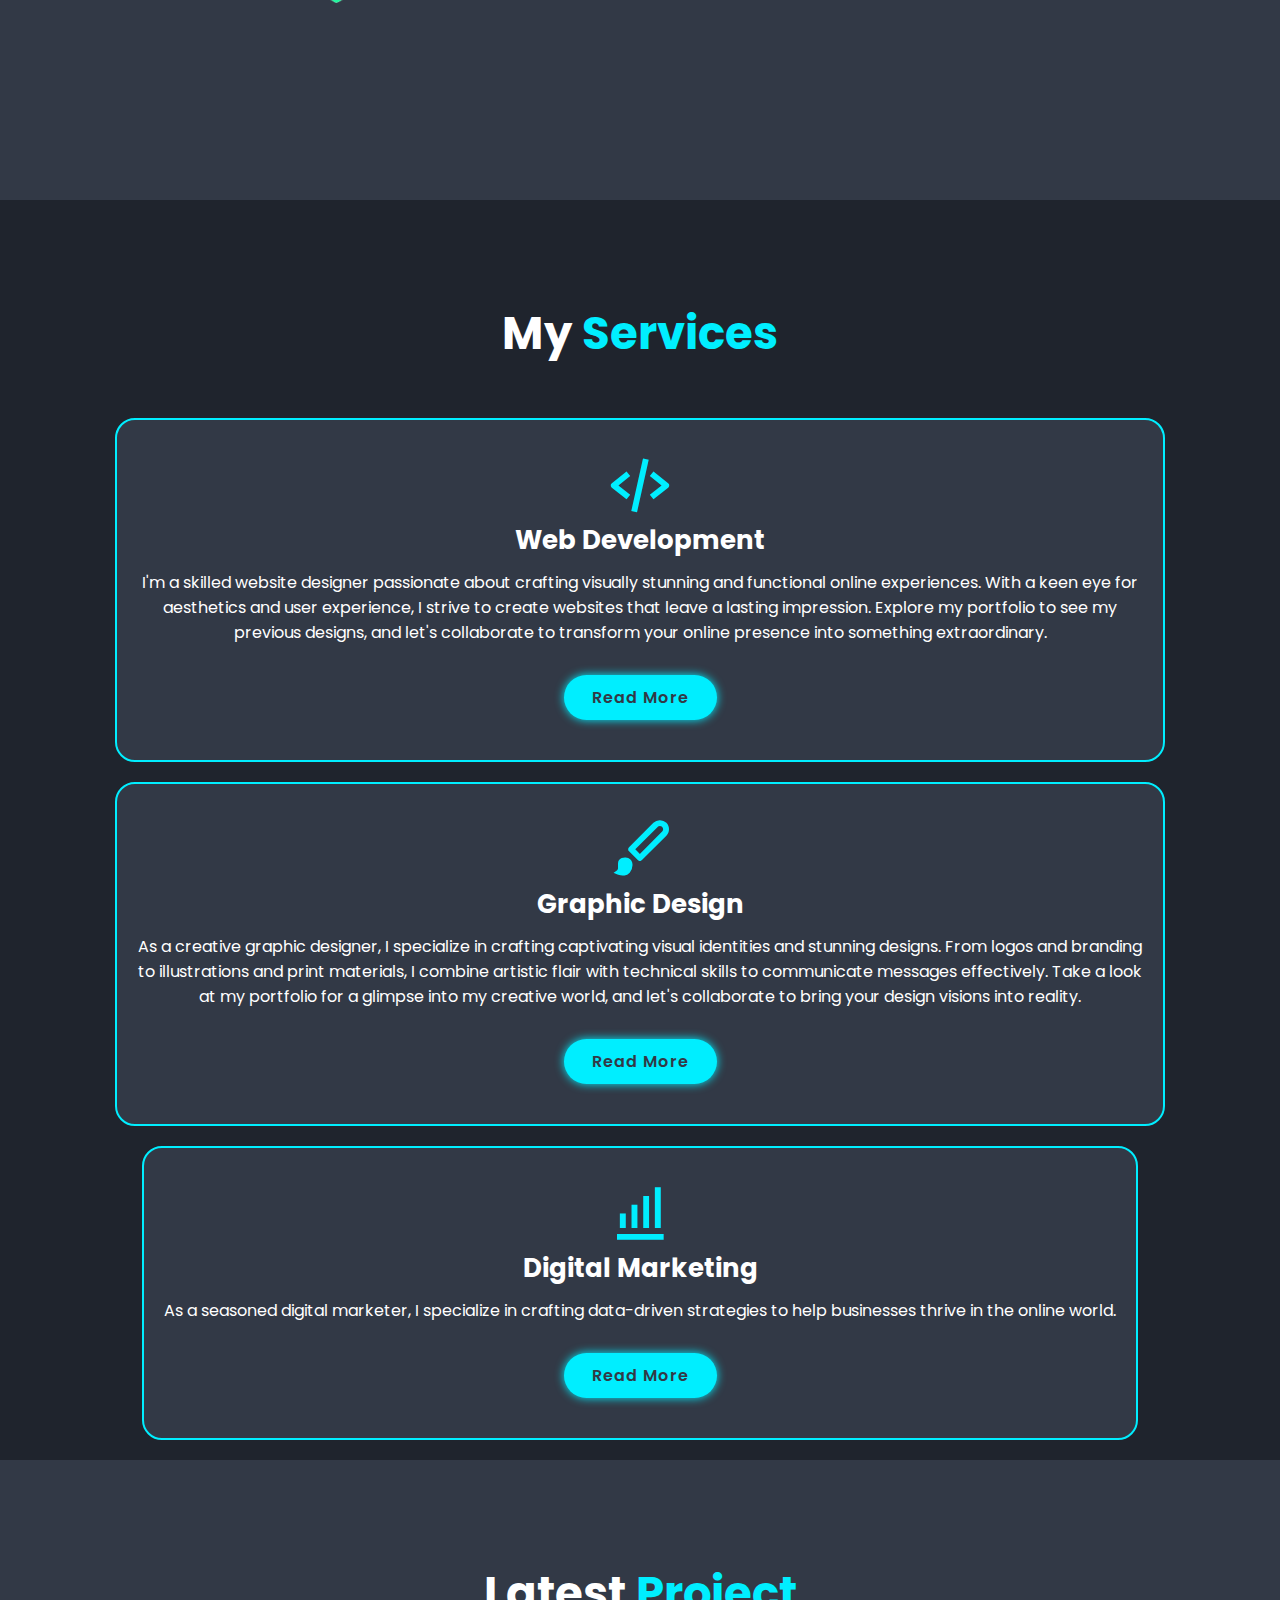
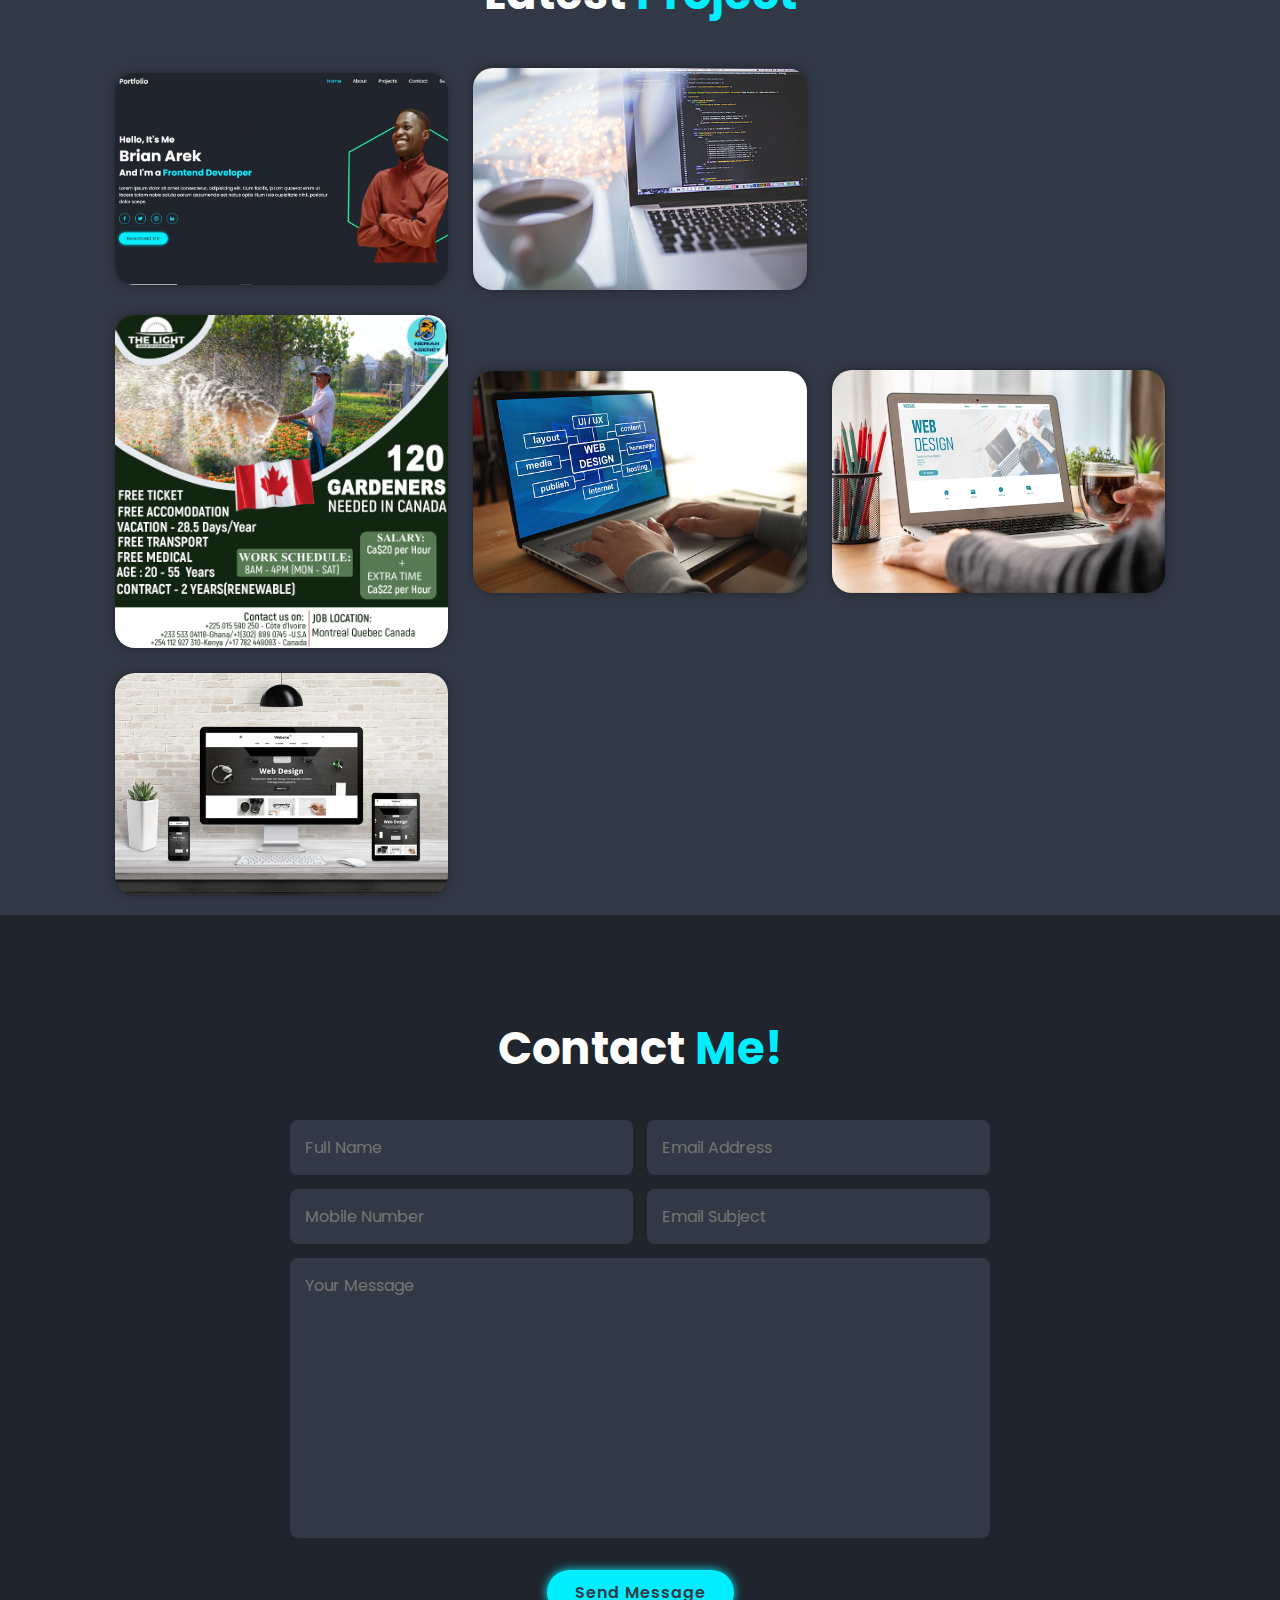
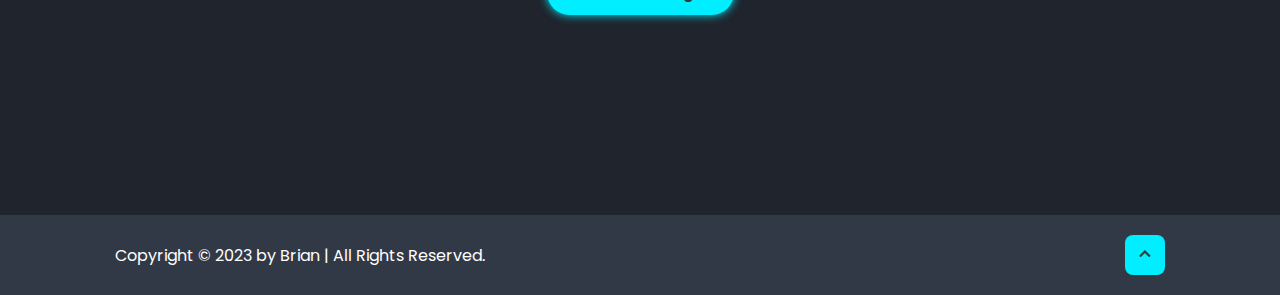
==== commit 06d6087f: "m index.html" ====
--- a/index.html
+++ b/index.html
@@ -128,6 +128,15 @@
             </div>
           </div>
 
+            <div class="portfolio-box">
+            <img src="images/GARDENER.png" alt="">
+            <div class="portfolio-layer">
+              <h4>Graphic Design</h4>
+              <p>I am a Graphics Designer, who is capable of designing posters with Photoshop </p>
+              <a href="#"><i class='bx bx-link-external'></i></a>
+            </div>
+          </div>
+
           <div class="portfolio-box">
             <img src="images/portfolio4.jpg" alt="">
             <div class="portfolio-layer">
